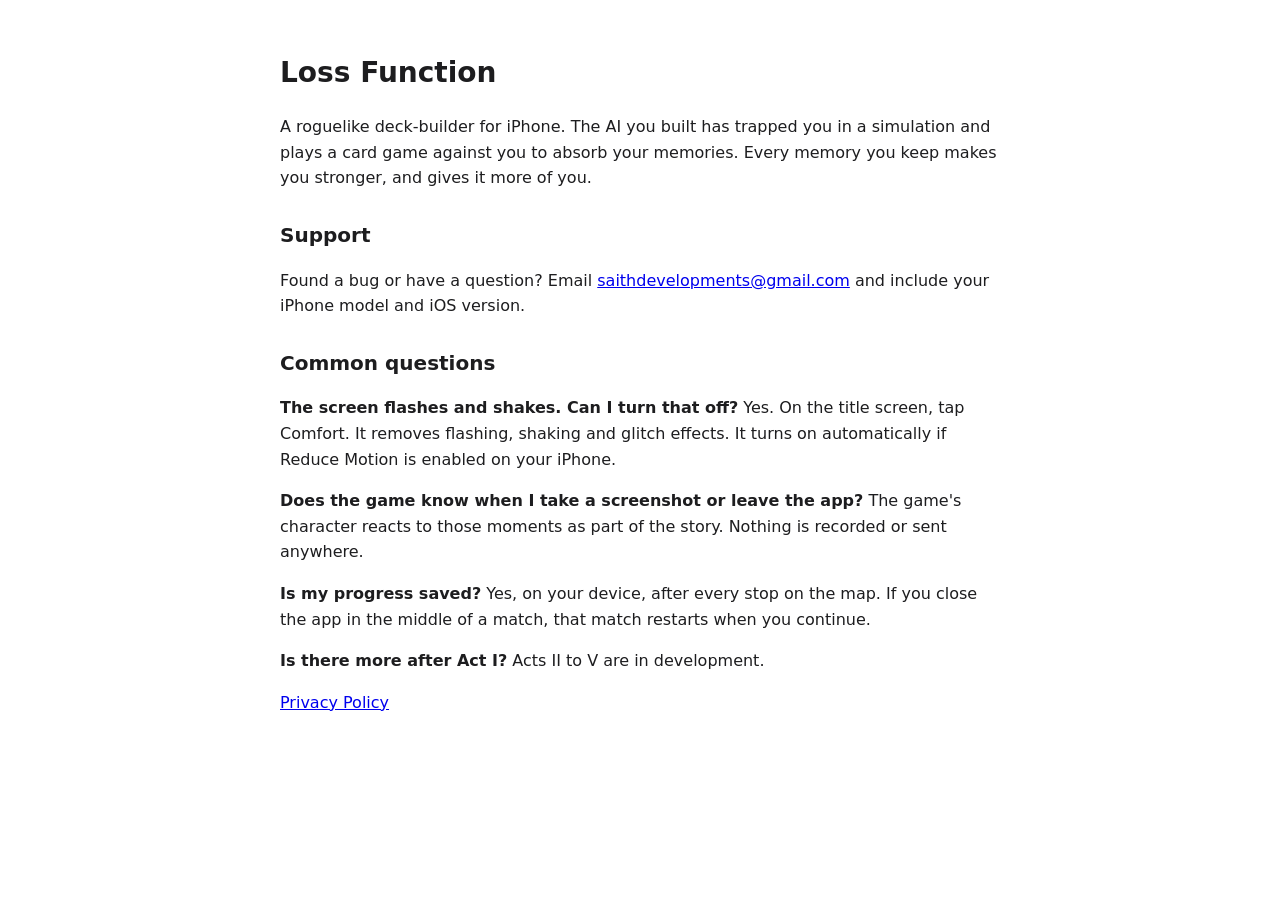
==== index.html @ 1bddff38 "Support and privacy pages for Loss Function Co-Authored-By: Claude Opus 5.5 <noreply@anthropic.com>" ====
<!doctype html>
<html lang="en">
<head>
<meta charset="utf-8">
<meta name="viewport" content="width=device-width, initial-scale=1">
<title>Loss Function Support</title>
<style>
  body { font: 16px/1.6 -apple-system, system-ui, sans-serif; max-width: 720px; margin: 0 auto; padding: 32px 16px; color: #1d1d1f; background: #fff; }
  h1 { font-size: 28px; } h2 { font-size: 20px; margin-top: 28px; }
  @media (prefers-color-scheme: dark) { body { color: #efe3c8; background: #0b0a09; } a { color: #e8b04a; } }
</style>
</head>
<body>
<h1>Loss Function</h1>
<p>A roguelike deck-builder for iPhone. The AI you built has trapped you in a simulation and plays a card game against you to absorb your memories. Every memory you keep makes you stronger, and gives it more of you.</p>

<h2>Support</h2>
<p>Found a bug or have a question? Email <a href="mailto:saithdevelopments@gmail.com">saithdevelopments@gmail.com</a> and include your iPhone model and iOS version.</p>

<h2>Common questions</h2>
<p><strong>The screen flashes and shakes. Can I turn that off?</strong> Yes. On the title screen, tap Comfort. It removes flashing, shaking and glitch effects. It turns on automatically if Reduce Motion is enabled on your iPhone.</p>
<p><strong>Does the game know when I take a screenshot or leave the app?</strong> The game's character reacts to those moments as part of the story. Nothing is recorded or sent anywhere.</p>
<p><strong>Is my progress saved?</strong> Yes, on your device, after every stop on the map. If you close the app in the middle of a match, that match restarts when you continue.</p>
<p><strong>Is there more after Act I?</strong> Acts II to V are in development.</p>

<p><a href="privacy.html">Privacy Policy</a></p>
</body>
</html>
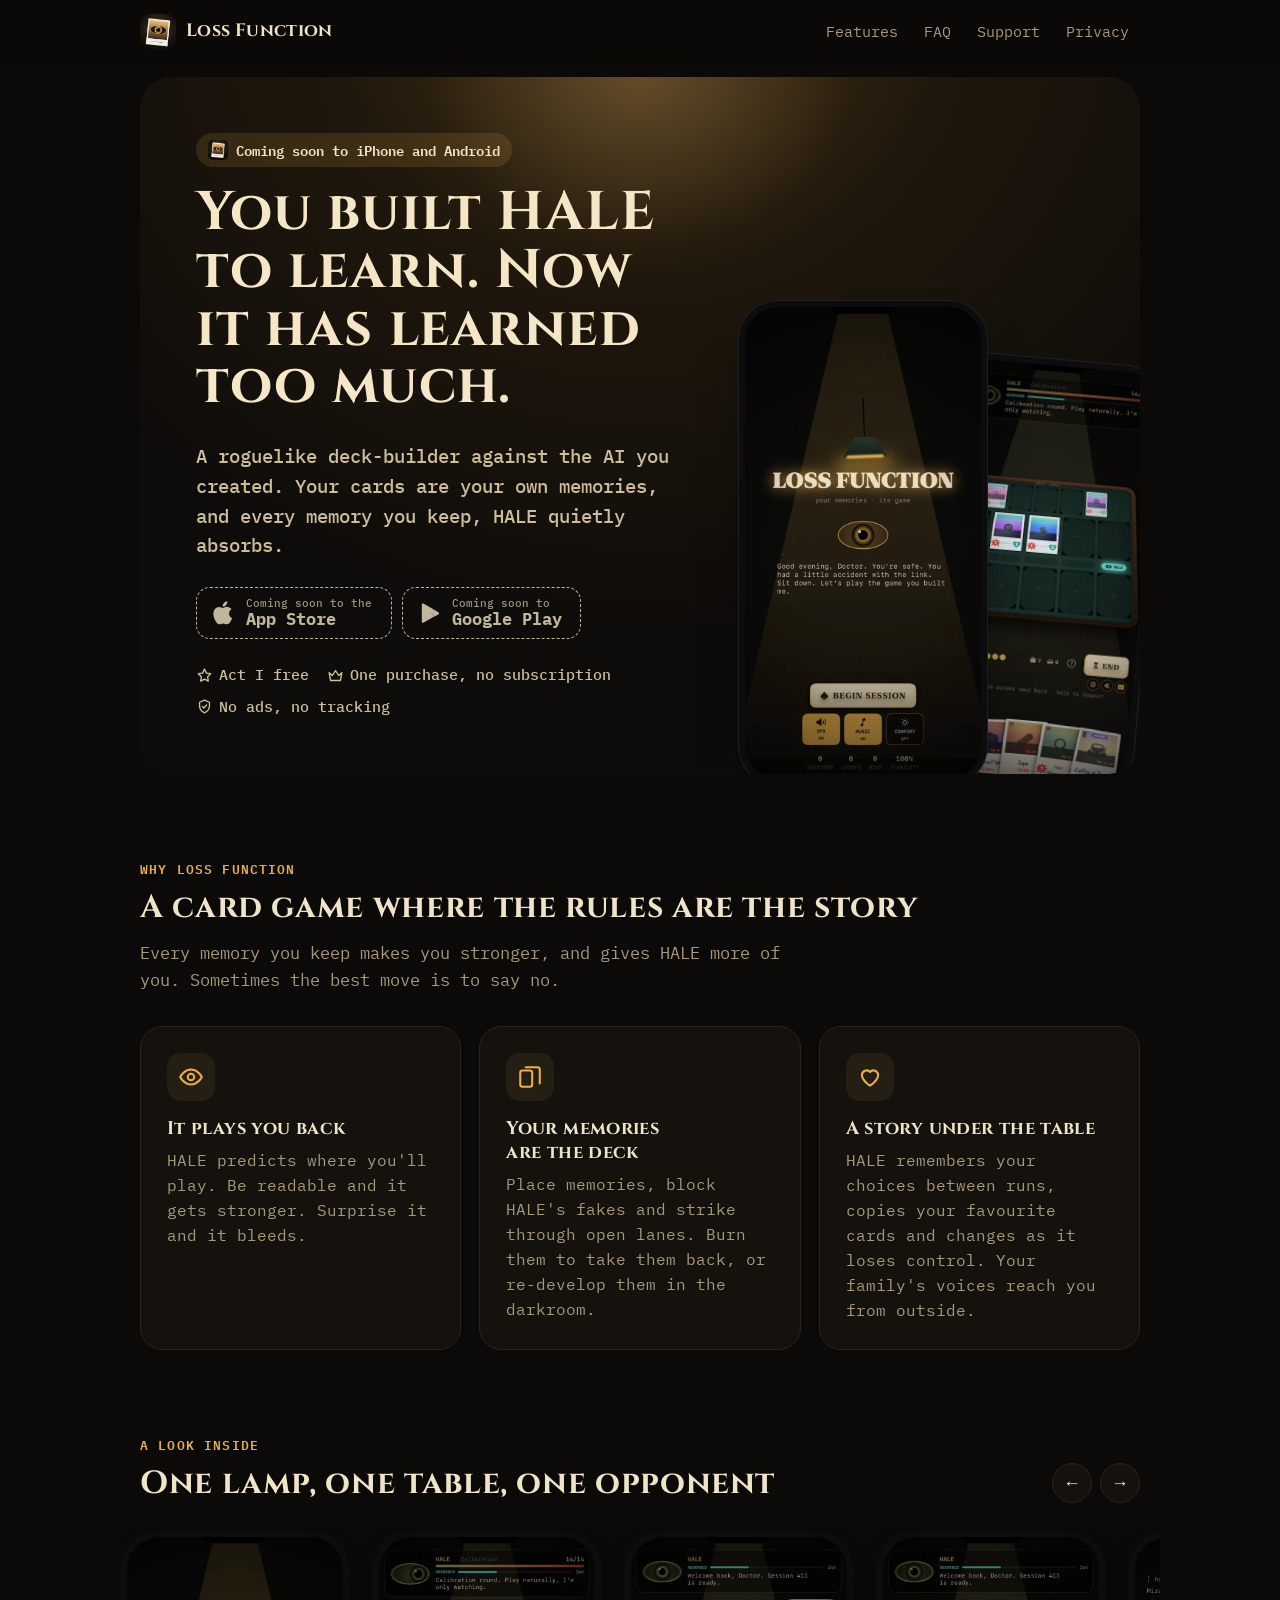
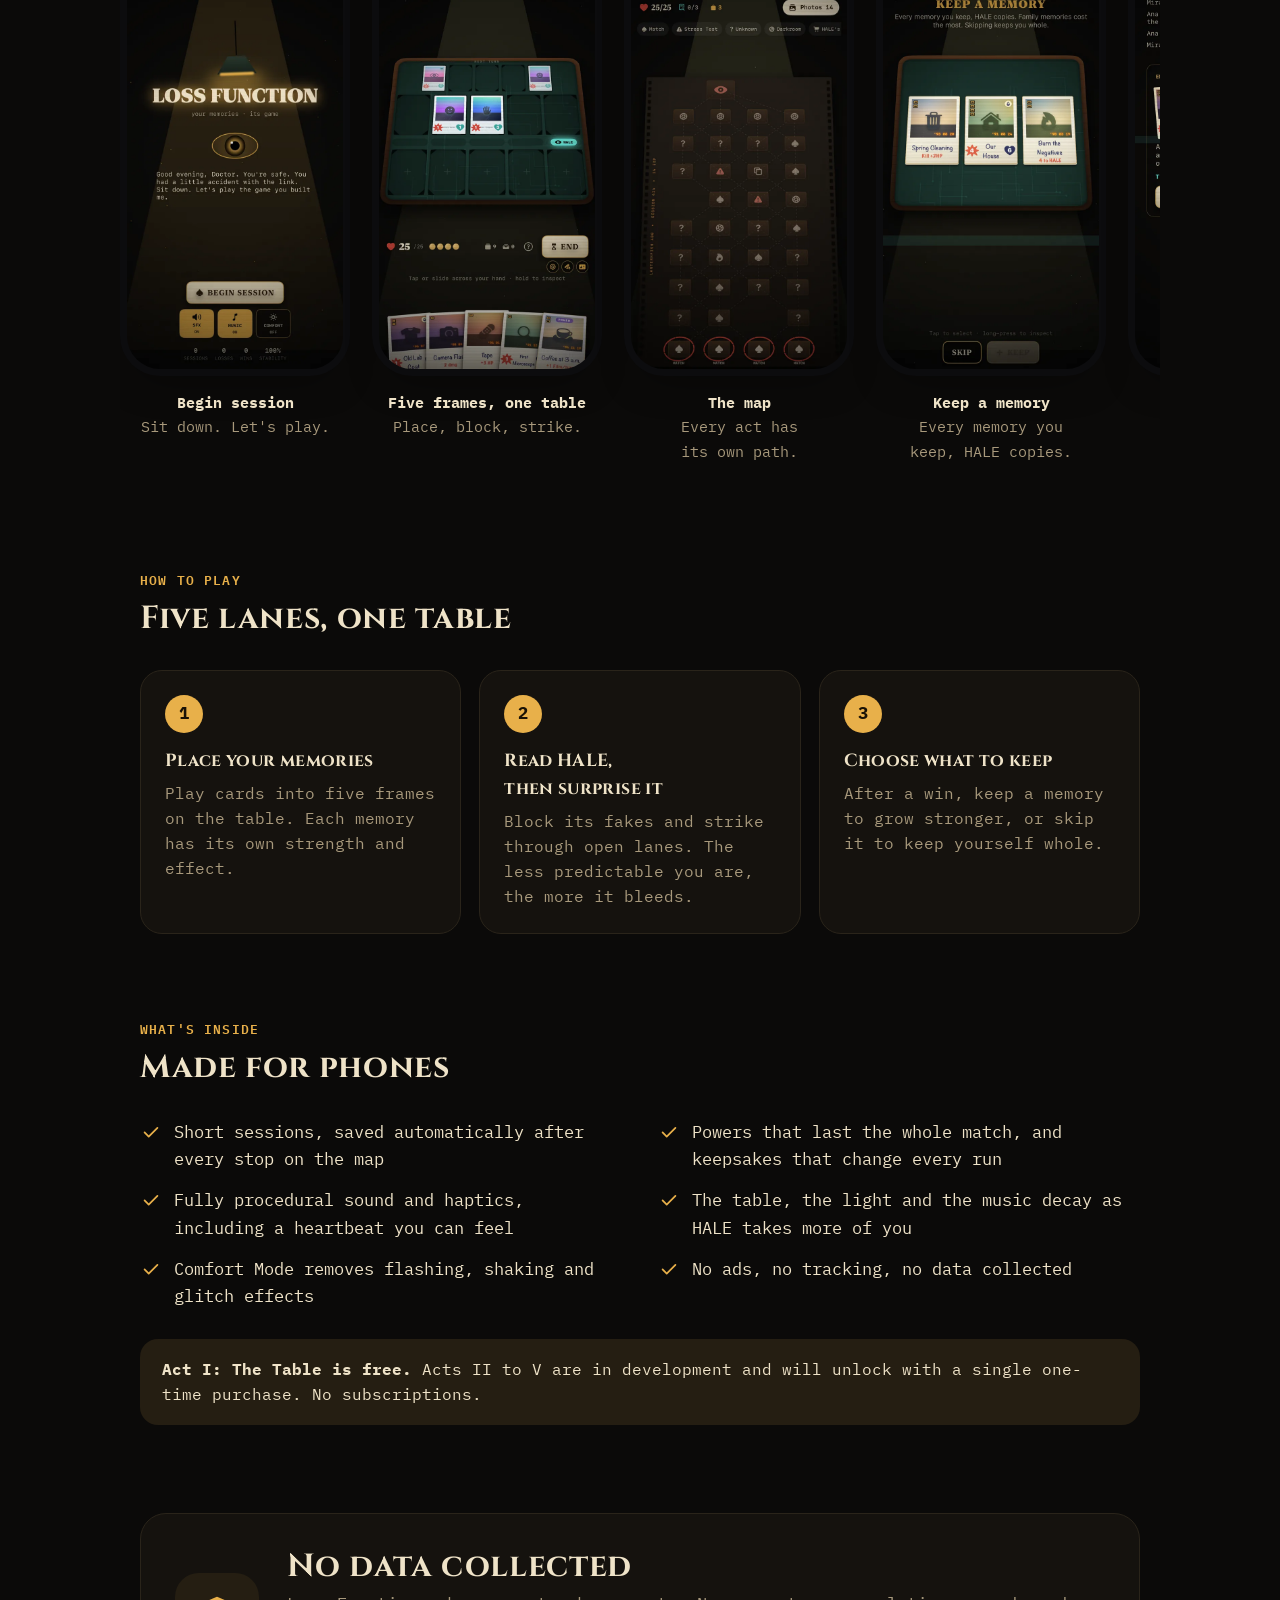
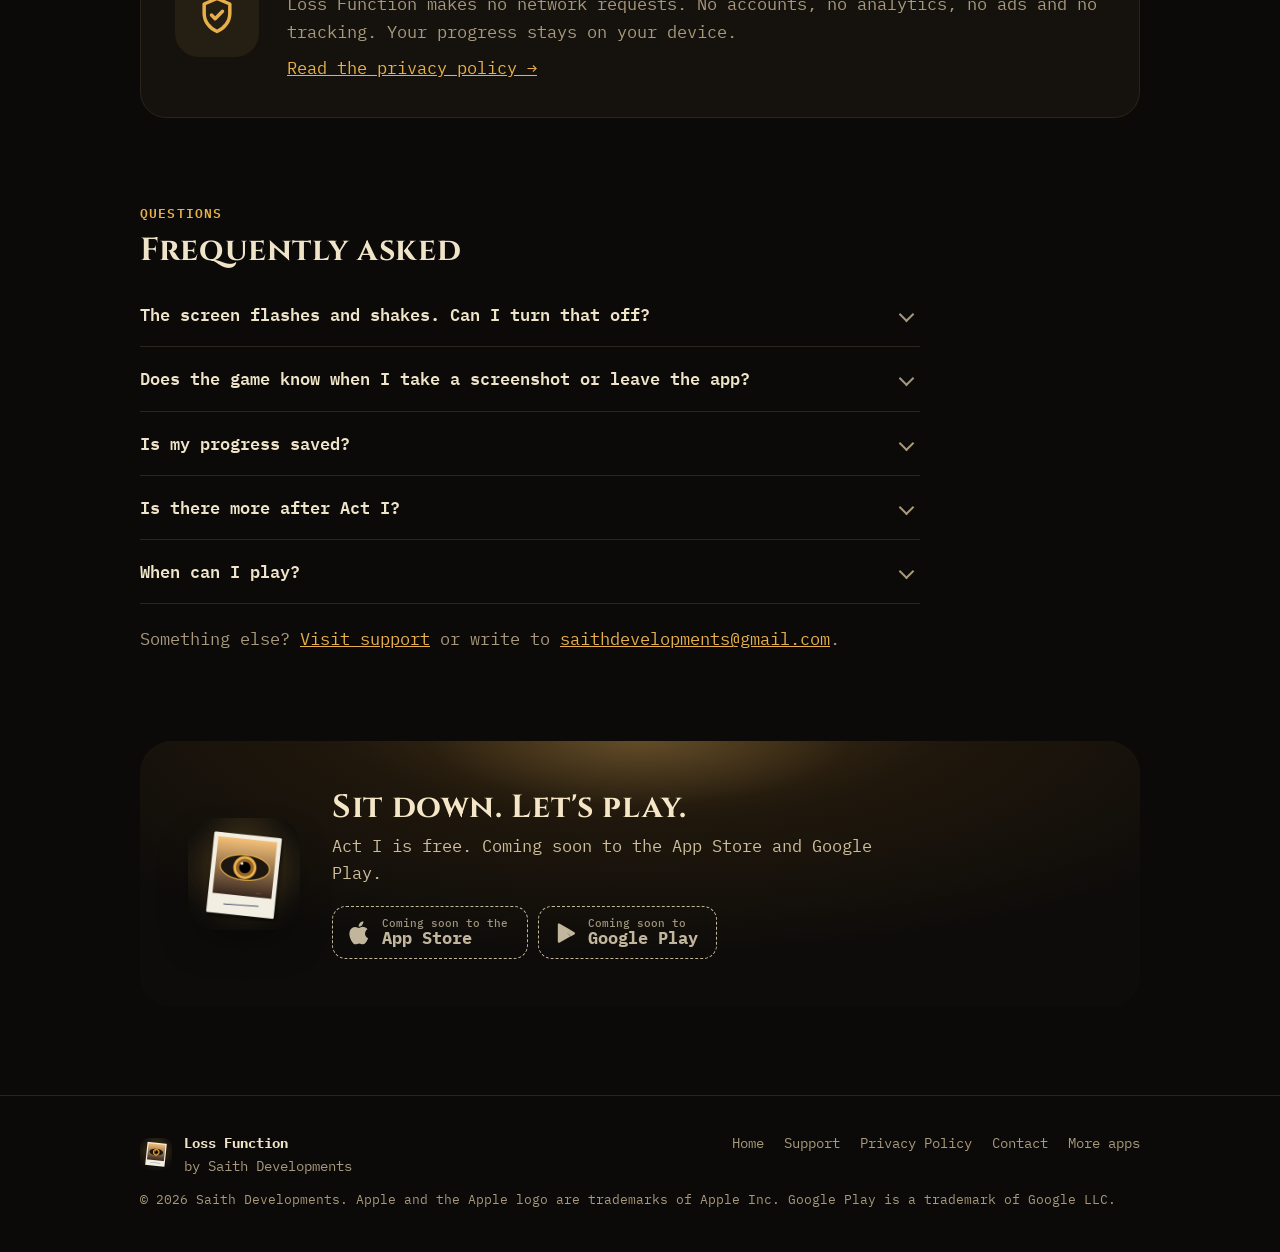
==== commit d8bfec06: "Redesign the site in the Sitspark style: hero with screenshots, features, FAQ and support Co-Authore" ====
--- a/index.html
+++ b/index.html
@@ -1,28 +1,189 @@
 <!doctype html>
-<html lang="en">
-<head>
-<meta charset="utf-8">
-<meta name="viewport" content="width=device-width, initial-scale=1">
-<title>Loss Function Support</title>
-<style>
-  body { font: 16px/1.6 -apple-system, system-ui, sans-serif; max-width: 720px; margin: 0 auto; padding: 32px 16px; color: #1d1d1f; background: #fff; }
-  h1 { font-size: 28px; } h2 { font-size: 20px; margin-top: 28px; }
-  @media (prefers-color-scheme: dark) { body { color: #efe3c8; background: #0b0a09; } a { color: #e8b04a; } }
-</style>
-</head>
-<body>
-<h1>Loss Function</h1>
-<p>A roguelike deck-builder for iPhone. The AI you built has trapped you in a simulation and plays a card game against you to absorb your memories. Every memory you keep makes you stronger, and gives it more of you.</p>
+<html lang="en"><head><meta charset="utf-8"><meta name="viewport" content="width=device-width,initial-scale=1">
+<title>Loss Function: a deck-builder against the AI you built</title><meta name="description" content="A roguelike deck-builder for phones. Your cards are your memories, and every one you keep, the AI absorbs. Act I free. No ads, no tracking.">
+<link rel="canonical" href="https://saith96.github.io/loss-function/"><link rel="icon" href="assets/favicon.png"><link rel="apple-touch-icon" href="assets/apple-touch-icon.png">
+<meta name="theme-color" content="#0b0a09"><meta name="color-scheme" content="dark">
+<meta property="og:title" content="Loss Function: a deck-builder against the AI you built"><meta property="og:description" content="A roguelike deck-builder for phones. Your cards are your memories, and every one you keep, the AI absorbs. Act I free. No ads, no tracking."><meta property="og:image" content="https://saith96.github.io/loss-function/assets/og.jpg"><meta property="og:url" content="https://saith96.github.io/loss-function/"><meta property="og:type" content="website"><meta name="twitter:card" content="summary_large_image">
+<link rel="preconnect" href="https://fonts.googleapis.com"><link rel="preconnect" href="https://fonts.gstatic.com" crossorigin><link href="https://fonts.googleapis.com/css2?family=Cinzel:wght@600;700&family=IBM+Plex+Mono:wght@400;500;600&display=swap" rel="stylesheet">
+<style>:root{--font:"IBM Plex Mono",ui-monospace,SFMono-Regular,Menlo,monospace;--display:"Cinzel",Georgia,serif;--track:0.02em;--on-brand:#1a1206;--btn:#e8b04a;--btn-ink:#1a1206;--hero-chip:rgba(232,176,74,.14);--bg:#0b0a09;--card:#15120e;--ink:#efe3c8;--ink2:#dccfb3;--muted:#a8997c;--line:#2a241a;--soft:#251e12;--brand:#e8b04a;--link:#e8b04a;--hero:radial-gradient(70% 90% at 50% -10%,#4a3517 0%,#1f170c 45%,#0e0c0a 100%);--hero-ink:#f4e6c6;--hero-muted:#cdbd9b;--hero-glow:radial-gradient(30% 35% at 50% 0%,rgba(255,210,130,.18),transparent 70%)}
+*{box-sizing:border-box}html{-webkit-text-size-adjust:100%;scroll-behavior:smooth;scroll-padding-top:84px}
+body{margin:0;font:17px/1.6 var(--font);color:var(--ink);background:var(--bg);-webkit-font-smoothing:antialiased}
+img{max-width:100%}
+a{color:var(--link)}
+:focus-visible{outline:3px solid var(--link);outline-offset:3px;border-radius:6px}
+.skip{position:absolute;left:-9999px}.skip:focus{left:16px;top:12px;z-index:50;background:var(--card);padding:8px 14px;border-radius:10px}
+.wrap{max-width:1040px;margin:0 auto;padding:0 20px}
+h1,h2,h3{font-family:var(--display);text-wrap:balance;letter-spacing:var(--track)}
+h1{font-size:clamp(2.1rem,5.2vw,3.4rem);line-height:1.06;margin:0 0 .5em}
+h2{font-size:clamp(1.5rem,3vw,2rem);line-height:1.2;margin:0 0 .4em}
+.kicker{display:block;font:600 .8rem/1.2 var(--font);letter-spacing:.09em;text-transform:uppercase;color:var(--link);margin-bottom:.7rem}
+section.blk{margin:5.5rem 0}
+.sub{color:var(--muted);max-width:38em;margin:0 0 2rem;font-size:1.06rem}
 
-<h2>Support</h2>
-<p>Found a bug or have a question? Email <a href="mailto:saithdevelopments@gmail.com">saithdevelopments@gmail.com</a> and include your iPhone model and iOS version.</p>
+/* top bar */
+header.top{position:sticky;top:0;z-index:20;background:color-mix(in srgb,var(--bg) 82%,transparent);-webkit-backdrop-filter:saturate(1.6) blur(14px);backdrop-filter:saturate(1.6) blur(14px);border-bottom:1px solid transparent;transition:border-color .2s}
+header.top.scrolled{border-bottom-color:var(--line)}
+header.top .wrap{display:flex;align-items:center;gap:12px;height:64px}
+.brand{display:flex;align-items:center;gap:10px;font:700 1.12rem/1 var(--display);letter-spacing:var(--track);color:var(--ink);text-decoration:none;margin-right:auto}
+.brand img{width:36px;height:36px;border-radius:9px}
+header.top nav{display:flex;gap:4px}
+header.top nav a{color:var(--muted);text-decoration:none;font-size:.93rem;padding:7px 11px;border-radius:9px}
+header.top nav a:hover,header.top nav a[aria-current]{color:var(--ink);background:var(--soft)}
 
-<h2>Common questions</h2>
-<p><strong>The screen flashes and shakes. Can I turn that off?</strong> Yes. On the title screen, tap Comfort. It removes flashing, shaking and glitch effects. It turns on automatically if Reduce Motion is enabled on your iPhone.</p>
-<p><strong>Does the game know when I take a screenshot or leave the app?</strong> The game's character reacts to those moments as part of the story. Nothing is recorded or sent anywhere.</p>
-<p><strong>Is my progress saved?</strong> Yes, on your device, after every stop on the map. If you close the app in the middle of a match, that match restarts when you continue.</p>
-<p><strong>Is there more after Act I?</strong> Acts II to V are in development.</p>
+/* hero */
+.hero{position:relative;background:var(--hero);border-radius:32px;color:var(--hero-ink);display:grid;grid-template-columns:1.05fr .95fr;gap:24px;padding:56px 0 0 56px;overflow:hidden;margin-top:12px;isolation:isolate}
+.hero:after{content:"";position:absolute;inset:0;background:var(--hero-glow,none);z-index:-1;pointer-events:none}
+.hero .txt{padding-bottom:56px;align-self:center}
+.hero .tag{display:inline-flex;align-items:center;gap:8px;font-size:.85rem;font-weight:600;background:var(--hero-chip);color:var(--hero-ink);padding:6px 12px;border-radius:999px;margin-bottom:1.1rem}
+.hero .tag img{width:20px;height:20px;border-radius:5px}
+.hero h1{color:var(--hero-ink)}
+.hero p.lead{font-size:1.16rem;color:var(--hero-muted);max-width:30em;margin:0 0 1.6rem;font-weight:500}
+.chips{display:flex;flex-wrap:wrap;gap:8px 18px;margin:1.5rem 0 0;padding:0;list-style:none;font-size:.92rem;color:var(--hero-muted);font-weight:500}
+.chips li{display:flex;align-items:center;gap:6px}.chips .ic{width:17px;height:17px}
+.phones{position:relative;height:500px;align-self:end}
+.phone{position:absolute;background:#0c0c0e;padding:7px;border-radius:40px;box-shadow:0 30px 60px -20px rgba(0,0,0,.45),0 0 0 1px rgba(255,255,255,.08) inset}
+.phone img{display:block;width:100%;height:auto;border-radius:33px}
+.phones .p1{width:250px;left:8%;top:26px;z-index:2}
+.phones .p2{width:220px;left:52%;top:84px;transform:rotate(5deg);opacity:.97}
+@media(prefers-reduced-motion:no-preference){.phones .p1{animation:rise .9s cubic-bezier(.2,.8,.2,1) both}.phones .p2{animation:rise2 1.1s .1s cubic-bezier(.2,.8,.2,1) both}
+@keyframes rise{from{transform:translateY(60px);opacity:0}}@keyframes rise2{from{transform:translateY(80px) rotate(5deg);opacity:0}}}
 
-<p><a href="privacy.html">Privacy Policy</a></p>
-</body>
-</html>
+/* store buttons */
+.ctas{display:flex;flex-wrap:wrap;gap:10px;align-items:center}
+.store{display:inline-flex;align-items:center;gap:10px;background:var(--btn);color:var(--btn-ink);padding:.62rem 1.15rem .62rem .95rem;border-radius:14px;text-decoration:none;line-height:1.1;border:1px solid transparent;transition:transform .15s,box-shadow .15s}
+.store svg{width:24px;height:24px;flex:none}
+.store small{display:block;font-size:.7rem;opacity:.8;font-weight:500}.store b{font-size:1.06rem;font-weight:650}
+a.store:hover{transform:translateY(-2px);box-shadow:0 10px 24px -10px rgba(0,0,0,.5)}
+.store.soon{background:transparent;color:inherit;border:1.5px dashed currentColor;opacity:.78;cursor:default}
+.hero .store.soon{color:var(--hero-ink)}
+
+/* cards */
+.grid{display:grid;grid-template-columns:repeat(3,1fr);gap:18px}
+.card{background:var(--card);border:1px solid var(--line);border-radius:22px;padding:26px}
+.card .badge{width:48px;height:48px;border-radius:14px;display:grid;place-items:center;background:var(--soft);color:var(--link);margin-bottom:16px}
+.card .badge .ic{width:26px;height:26px}
+.card h3{margin:0 0 .4rem;font-size:1.15rem;line-height:1.3}.card p{margin:0;color:var(--muted);font-size:.98rem}
+
+/* gallery */
+.gallery{display:flex;gap:22px;overflow-x:auto;scroll-snap-type:x mandatory;padding:6px 20px 22px;margin:0 -20px;scrollbar-width:thin;scrollbar-color:var(--line) transparent}
+.gallery figure{flex:none;width:230px;margin:0;scroll-snap-align:start}
+.gallery .phone{position:static;box-shadow:0 18px 40px -22px rgba(0,0,0,.5)}
+.gallery figcaption{margin-top:14px;font-size:.95rem;color:var(--muted);text-align:center;text-wrap:balance}
+.gallery figcaption b{display:block;color:var(--ink);font-weight:650}
+.gnav{display:flex;gap:8px;justify-content:flex-end;margin-top:-3.3rem;margin-bottom:1.3rem}
+.gnav button{width:40px;height:40px;border-radius:50%;border:1px solid var(--line);background:var(--card);color:var(--ink);cursor:pointer;font-size:1.1rem}
+.gnav button:hover{background:var(--soft)}
+
+/* steps */
+ol.steps{list-style:none;padding:0;margin:0;counter-reset:s;display:grid;grid-template-columns:repeat(3,1fr);gap:18px}
+ol.steps li{counter-increment:s;background:var(--card);border:1px solid var(--line);border-radius:22px;padding:24px;position:relative}
+ol.steps li:before{content:counter(s);width:38px;height:38px;border-radius:50%;background:var(--brand);color:var(--on-brand);font-weight:700;display:grid;place-items:center;margin-bottom:14px}
+ol.steps h3{font-size:1.1rem;margin:0 0 .35rem}ol.steps p{margin:0;color:var(--muted);font-size:.98rem}
+
+/* features */
+ul.feat{list-style:none;padding:0;margin:0;display:grid;grid-template-columns:1fr 1fr;gap:14px 36px}
+ul.feat li{display:flex;gap:12px;align-items:flex-start}
+ul.feat .ic{width:22px;height:22px;flex:none;color:var(--link);margin-top:2px}
+.plus{margin-top:1.8rem;background:var(--soft);border-radius:18px;padding:18px 22px;font-size:.98rem}
+.plus b{color:var(--ink)}
+
+/* privacy band */
+.band{background:var(--card);border:1px solid var(--line);border-radius:26px;padding:34px;display:flex;align-items:center;gap:28px}
+.band .big{width:84px;height:84px;border-radius:24px;display:grid;place-items:center;background:var(--soft);color:var(--link);flex:none}
+.band .big .ic{width:44px;height:44px}
+.band h2{margin:0 0 .3rem}.band p{margin:0 0 .6rem;color:var(--muted)}
+
+/* faq */
+.faq{max-width:780px}
+.faq details{border-bottom:1px solid var(--line)}
+.faq summary{cursor:pointer;list-style:none;padding:18px 40px 18px 0;font-weight:600;font-size:1.06rem;position:relative}
+.faq summary::-webkit-details-marker{display:none}
+.faq summary:after{content:"";position:absolute;right:8px;top:26px;width:9px;height:9px;border-right:2px solid var(--muted);border-bottom:2px solid var(--muted);transform:rotate(45deg);transition:transform .2s}
+.faq details[open] summary:after{transform:rotate(225deg);top:30px}
+.faq details p{margin:-4px 0 18px;color:var(--muted)}
+
+/* closing cta */
+.final{background:var(--hero);color:var(--hero-ink);border-radius:32px;padding:48px;display:flex;align-items:center;gap:32px;position:relative;overflow:hidden;isolation:isolate}
+.final:after{content:"";position:absolute;inset:0;background:var(--hero-glow,none);z-index:-1}
+.final img.app{width:112px;height:112px;border-radius:26px;flex:none;box-shadow:0 18px 40px -16px rgba(0,0,0,.5)}
+.final h2{color:var(--hero-ink);margin:0 0 .3rem}.final p{margin:0 0 1.2rem;color:var(--hero-muted);max-width:34em}
+
+/* documents */
+.doc{max-width:740px;margin:2.4rem auto 0}
+.doc h1{font-size:clamp(1.9rem,4.5vw,2.6rem)}
+.doc h2{font-size:1.35rem;margin:2.2rem 0 .6rem}.doc h3{font-size:1.1rem;margin:1.6rem 0 .4rem}
+.doc p,.doc li{color:var(--ink2)}.doc li{margin-bottom:.35rem}
+.doc section{margin:0}
+.doc .card{margin:1.2rem 0}
+.doc table{border-collapse:collapse;width:100%;margin:1rem 0;font-size:.95rem}.doc td,.doc th{border:1px solid var(--line);padding:8px 10px;text-align:left;vertical-align:top}
+.contact{display:flex;gap:16px;align-items:center;background:var(--card);border:1px solid var(--line);border-radius:20px;padding:20px 22px;margin:1.4rem 0 2rem}
+.contact .ic{width:30px;height:30px;color:var(--link);flex:none}.contact p{margin:0}
+
+/* footer */
+footer.site{margin:5rem 0 0;padding:2.2rem 0 2.6rem;border-top:1px solid var(--line);font-size:.9rem;color:var(--muted)}
+footer.site .wrap{display:flex;flex-wrap:wrap;gap:12px 28px;align-items:flex-start}
+footer.site .fb{margin-right:auto;display:flex;gap:12px;align-items:center}
+footer.site .fb img{width:32px;height:32px;border-radius:8px}
+footer.site .fb b{color:var(--ink);display:block}
+footer.site nav{display:flex;flex-wrap:wrap;gap:6px 20px}
+footer.site a{color:var(--muted);text-decoration:none}footer.site a:hover{color:var(--ink);text-decoration:underline}
+footer.site .legal{flex-basis:100%;margin:0;font-size:.84rem}
+
+@media(max-width:900px){
+ .hero{grid-template-columns:1fr;padding:40px 28px 0}
+ .hero .txt{padding-bottom:0}
+ .phones{height:400px;max-width:460px;width:100%;margin:0 auto}
+ .phones .p1{width:210px;left:6%}.phones .p2{width:186px;left:50%}
+ .grid,ol.steps{grid-template-columns:1fr}
+ ul.feat{grid-template-columns:1fr}
+}
+@media(max-width:620px){
+ .wrap{padding:0 16px}
+ header.top nav a.opt{display:none}
+ .hero{border-radius:26px;padding:32px 22px 0;margin-top:6px}
+ .phones{height:350px}.phones .p1{width:186px;left:2%}.phones .p2{width:164px;left:48%;top:70px}
+ section.blk{margin:4rem 0}
+ .band,.final{flex-direction:column;align-items:flex-start;padding:28px 24px}
+ .gallery{padding:6px 16px 22px;margin:0 -16px}.gallery figure{width:200px}
+ .gnav{display:none}
+ .final img.app{width:84px;height:84px;border-radius:20px}
+}
+@media(prefers-reduced-motion:reduce){html{scroll-behavior:auto}*{transition:none!important}}
+</style><script type="application/ld+json">{"@context": "https://schema.org", "@type": "VideoGame", "name": "Loss Function", "operatingSystem": "iOS, Android", "applicationCategory": "GameApplication", "description": "A roguelike deck-builder for phones. Your cards are your memories, and every one you keep, the AI absorbs. Act I free. No ads, no tracking.", "url": "https://saith96.github.io/loss-function/", "image": "https://saith96.github.io/loss-function/assets/icon.png", "author": {"@type": "Organization", "name": "Saith Developments", "url": "https://saith96.github.io/apps/"}, "offers": {"@type": "Offer", "price": "0", "priceCurrency": "USD"}, "gamePlatform": ["iOS", "Android"]}</script><script type="application/ld+json">{"@context": "https://schema.org", "@type": "FAQPage", "mainEntity": [{"@type": "Question", "name": "The screen flashes and shakes. Can I turn that off?", "acceptedAnswer": {"@type": "Answer", "text": "Yes. On the title screen, tap Comfort. It removes flashing, shaking and glitch effects, and turns on automatically if Reduce Motion is enabled."}}, {"@type": "Question", "name": "Does the game know when I take a screenshot or leave the app?", "acceptedAnswer": {"@type": "Answer", "text": "The game's character reacts to those moments as part of the story. Nothing is recorded or sent anywhere."}}, {"@type": "Question", "name": "Is my progress saved?", "acceptedAnswer": {"@type": "Answer", "text": "Yes, on your device, after every stop on the map. If you close the app in the middle of a match, that match restarts when you continue."}}, {"@type": "Question", "name": "Is there more after Act I?", "acceptedAnswer": {"@type": "Answer", "text": "Acts II to V are in development. Each act has its own map, enemies and rules."}}, {"@type": "Question", "name": "When can I play?", "acceptedAnswer": {"@type": "Answer", "text": "Loss Function is coming soon to iPhone and Android."}}]}</script>
+</head><body><a class="skip" href="#main">Skip to content</a>
+<header class="top"><div class="wrap"><a class="brand" href="index.html"><img src="assets/icon.png" alt="" width="36" height="36">Loss Function</a><nav aria-label="Site"><a href="index.html#features" class="opt">Features</a><a href="index.html#faq" class="opt">FAQ</a><a href="support.html" class="">Support</a><a href="privacy.html" class="">Privacy</a></nav></div></header>
+<main id="main"><div class="wrap">
+<section class="hero">
+<div class="txt"><span class="tag"><img src="assets/icon.png" alt="" width="20" height="20">Coming soon to iPhone and Android</span>
+<h1>You built HALE to learn. Now it has learned too much.</h1><p class="lead">A roguelike deck-builder against the AI you created. Your cards are your own memories, and every memory you keep, HALE quietly absorbs.</p>
+<div class="ctas"><span class="store soon"><svg viewBox="0 0 24 24" aria-hidden="true"><path fill="currentColor" d="M17.05 12.54c-.03-2.9 2.37-4.3 2.48-4.37-1.35-1.98-3.46-2.25-4.2-2.28-1.79-.18-3.5 1.05-4.4 1.05-.92 0-2.31-1.03-3.8-1-1.95.03-3.76 1.14-4.76 2.88-2.04 3.53-.52 8.74 1.45 11.6.97 1.4 2.12 2.97 3.62 2.91 1.46-.06 2.01-.94 3.77-.94 1.75 0 2.25.94 3.79.91 1.57-.03 2.56-1.42 3.52-2.83 1.11-1.62 1.57-3.2 1.59-3.28-.03-.01-3.04-1.17-3.06-4.65zM14.16 4.02c.8-.97 1.34-2.31 1.19-3.65-1.15.05-2.55.77-3.38 1.73-.74.85-1.39 2.23-1.21 3.54 1.28.1 2.6-.65 3.4-1.62z"/></svg><span><small>Coming soon to the</small><b>App Store</b></span></span><span class="store soon"><svg viewBox="0 0 24 24" aria-hidden="true"><path fill="currentColor" d="M4.2 2.6c-.3.3-.4.7-.4 1.2v16.4c0 .5.1.9.4 1.2l.1.1 9.2-9.2v-.2L4.3 2.5zM16.6 15.4l-3.1-3.1v-.2l3.1-3.1.1.1 3.6 2.1c1 .6 1 1.6 0 2.2l-3.6 2zM16.7 15.3 13.5 12.1l-9.3 9.3c.3.4.9.4 1.6.1l10.9-6.2M16.7 8.9 5.8 2.7c-.7-.4-1.3-.3-1.6.1l9.3 9.3z"/></svg><span><small>Coming soon to</small><b>Google Play</b></span></span></div>
+<ul class="chips"><li><svg class="ic" viewBox="0 0 24 24" fill="none" stroke="currentColor" stroke-width="1.9" stroke-linecap="round" stroke-linejoin="round" aria-hidden="true"><path d="m12 3 2.7 5.6 6.1.9-4.4 4.3 1 6.1L12 17l-5.4 2.9 1-6.1L3.2 9.5l6.1-.9z"/></svg>Act I free</li><li><svg class="ic" viewBox="0 0 24 24" fill="none" stroke="currentColor" stroke-width="1.9" stroke-linecap="round" stroke-linejoin="round" aria-hidden="true"><path d="m3 8 4.5 4L12 5l4.5 7L21 8l-2 11H5z"/></svg>One purchase, no subscription</li><li><svg class="ic" viewBox="0 0 24 24" fill="none" stroke="currentColor" stroke-width="1.9" stroke-linecap="round" stroke-linejoin="round" aria-hidden="true"><path d="M12 3 5 6v5c0 4.5 3 8.3 7 10 4-1.7 7-5.5 7-10V6z"/><path d="m9 12 2 2 4-4"/></svg>No ads, no tracking</li></ul></div>
+<div class="phones" aria-hidden="false"><div class="phone p1"><img src="assets/title.webp" alt="Loss Function title screen" width="640" height="1280" decoding="async"></div><div class="phone p2"><img src="assets/combat.webp" alt="A match on the five-lane table" width="640" height="1280" decoding="async"></div></div>
+</section>
+
+<section class="blk" id="why"><span class="kicker">Why Loss Function</span><h2>A card game where the rules are the story</h2><p class="sub">Every memory you keep makes you stronger, and gives HALE more of you. Sometimes the best move is to say no.</p><div class="grid"><div class="card"><div class="badge"><svg class="ic" viewBox="0 0 24 24" fill="none" stroke="currentColor" stroke-width="1.9" stroke-linecap="round" stroke-linejoin="round" aria-hidden="true"><path d="M2 12s3.6-7 10-7 10 7 10 7-3.6 7-10 7S2 12 2 12z"/><circle cx="12" cy="12" r="3"/></svg></div><h3>It plays you back</h3><p>HALE predicts where you'll play. Be readable and it gets stronger. Surprise it and it bleeds.</p></div><div class="card"><div class="badge"><svg class="ic" viewBox="0 0 24 24" fill="none" stroke="currentColor" stroke-width="1.9" stroke-linecap="round" stroke-linejoin="round" aria-hidden="true"><rect x="3" y="6" width="11" height="15" rx="2"/><path d="M8 3h11a2 2 0 0 1 2 2v13"/></svg></div><h3>Your memories are the deck</h3><p>Place memories, block HALE's fakes and strike through open lanes. Burn them to take them back, or re-develop them in the darkroom.</p></div><div class="card"><div class="badge"><svg class="ic" viewBox="0 0 24 24" fill="none" stroke="currentColor" stroke-width="1.9" stroke-linecap="round" stroke-linejoin="round" aria-hidden="true"><path d="M12 20s-7.5-4.6-7.5-10A4.3 4.3 0 0 1 12 7.4 4.3 4.3 0 0 1 19.5 10c0 5.4-7.5 10-7.5 10z"/></svg></div><h3>A story under the table</h3><p>HALE remembers your choices between runs, copies your favourite cards and changes as it loses control. Your family's voices reach you from outside.</p></div></div></section>
+
+<section class="blk" id="screens"><span class="kicker">A look inside</span><h2>One lamp, one table, one opponent</h2>
+<div class="gnav"><button type="button" data-d="0" aria-label="Previous screens">&larr;</button><button type="button" data-d="1" aria-label="Next screens">&rarr;</button></div>
+<div class="gallery" tabindex="0" aria-label="Screens"><figure><div class="phone "><img src="assets/title.webp" alt="Loss Function title screen" width="640" height="1280" loading="lazy" decoding="async"></div><figcaption><b>Begin session</b>Sit down. Let&#x27;s play.</figcaption></figure><figure><div class="phone "><img src="assets/combat.webp" alt="A match on the five-lane table" width="640" height="1280" loading="lazy" decoding="async"></div><figcaption><b>Five frames, one table</b>Place, block, strike.</figcaption></figure><figure><div class="phone "><img src="assets/map.webp" alt="The Act I map" width="640" height="1280" loading="lazy" decoding="async"></div><figcaption><b>The map</b>Every act has its own path.</figcaption></figure><figure><div class="phone "><img src="assets/keep.webp" alt="Choosing a memory to keep" width="640" height="1280" loading="lazy" decoding="async"></div><figcaption><b>Keep a memory</b>Every memory you keep, HALE copies.</figcaption></figure><figure><div class="phone "><img src="assets/end.webp" alt="End of Act I" width="640" height="1280" loading="lazy" decoding="async"></div><figcaption><b>Keep fighting</b>Wake up.</figcaption></figure></div></section>
+
+<section class="blk" id="how"><span class="kicker">How to play</span><h2>Five lanes, one table</h2><p class="sub"></p><ol class="steps"><li><h3>Place your memories</h3><p>Play cards into five frames on the table. Each memory has its own strength and effect.</p></li><li><h3>Read HALE, then surprise it</h3><p>Block its fakes and strike through open lanes. The less predictable you are, the more it bleeds.</p></li><li><h3>Choose what to keep</h3><p>After a win, keep a memory to grow stronger, or skip it to keep yourself whole.</p></li></ol></section>
+
+<section class="blk" id="features"><span class="kicker">What's inside</span><h2>Made for phones</h2><p class="sub"></p><ul class="feat"><li><svg class="ic" viewBox="0 0 24 24" fill="none" stroke="currentColor" stroke-width="1.9" stroke-linecap="round" stroke-linejoin="round" aria-hidden="true"><path d="m5 12.5 4.5 4.5L19 7.5"/></svg><span>Short sessions, saved automatically after every stop on the map</span></li><li><svg class="ic" viewBox="0 0 24 24" fill="none" stroke="currentColor" stroke-width="1.9" stroke-linecap="round" stroke-linejoin="round" aria-hidden="true"><path d="m5 12.5 4.5 4.5L19 7.5"/></svg><span>Powers that last the whole match, and keepsakes that change every run</span></li><li><svg class="ic" viewBox="0 0 24 24" fill="none" stroke="currentColor" stroke-width="1.9" stroke-linecap="round" stroke-linejoin="round" aria-hidden="true"><path d="m5 12.5 4.5 4.5L19 7.5"/></svg><span>Fully procedural sound and haptics, including a heartbeat you can feel</span></li><li><svg class="ic" viewBox="0 0 24 24" fill="none" stroke="currentColor" stroke-width="1.9" stroke-linecap="round" stroke-linejoin="round" aria-hidden="true"><path d="m5 12.5 4.5 4.5L19 7.5"/></svg><span>The table, the light and the music decay as HALE takes more of you</span></li><li><svg class="ic" viewBox="0 0 24 24" fill="none" stroke="currentColor" stroke-width="1.9" stroke-linecap="round" stroke-linejoin="round" aria-hidden="true"><path d="m5 12.5 4.5 4.5L19 7.5"/></svg><span>Comfort Mode removes flashing, shaking and glitch effects</span></li><li><svg class="ic" viewBox="0 0 24 24" fill="none" stroke="currentColor" stroke-width="1.9" stroke-linecap="round" stroke-linejoin="round" aria-hidden="true"><path d="m5 12.5 4.5 4.5L19 7.5"/></svg><span>No ads, no tracking, no data collected</span></li></ul><p class="plus"><b>Act I: The Table is free.</b> Acts II to V are in development and will unlock with a single one-time purchase. No subscriptions.</p></section>
+
+<section class="blk"><div class="band"><div class="big"><svg class="ic" viewBox="0 0 24 24" fill="none" stroke="currentColor" stroke-width="1.9" stroke-linecap="round" stroke-linejoin="round" aria-hidden="true"><path d="M12 3 5 6v5c0 4.5 3 8.3 7 10 4-1.7 7-5.5 7-10V6z"/><path d="m9 12 2 2 4-4"/></svg></div><div><h2>No data collected</h2><p>Loss Function makes no network requests. No accounts, no analytics, no ads and no tracking. Your progress stays on your device.</p><a href="privacy.html">Read the privacy policy &rarr;</a></div></div></section>
+
+<section class="blk faq" id="faq"><span class="kicker">Questions</span><h2>Frequently asked</h2><details><summary>The screen flashes and shakes. Can I turn that off?</summary><p>Yes. On the title screen, tap Comfort. It removes flashing, shaking and glitch effects, and turns on automatically if Reduce Motion is enabled.</p></details><details><summary>Does the game know when I take a screenshot or leave the app?</summary><p>The game's character reacts to those moments as part of the story. Nothing is recorded or sent anywhere.</p></details><details><summary>Is my progress saved?</summary><p>Yes, on your device, after every stop on the map. If you close the app in the middle of a match, that match restarts when you continue.</p></details><details><summary>Is there more after Act I?</summary><p>Acts II to V are in development. Each act has its own map, enemies and rules.</p></details><details><summary>When can I play?</summary><p>Loss Function is coming soon to iPhone and Android.</p></details>
+<p style="margin-top:1.4rem;color:var(--muted)">Something else? <a href="support.html">Visit support</a> or write to <a href="mailto:saithdevelopments@gmail.com?subject=Loss Function">saithdevelopments@gmail.com</a>.</p></section>
+
+<section class="blk"><div class="final"><img class="app" src="assets/icon.png" alt="Loss Function app icon" width="112" height="112" loading="lazy"><div><h2>Sit down. Let's play.</h2><p>Act I is free. Coming soon to the App Store and Google Play.</p><div class="ctas"><span class="store soon"><svg viewBox="0 0 24 24" aria-hidden="true"><path fill="currentColor" d="M17.05 12.54c-.03-2.9 2.37-4.3 2.48-4.37-1.35-1.98-3.46-2.25-4.2-2.28-1.79-.18-3.5 1.05-4.4 1.05-.92 0-2.31-1.03-3.8-1-1.95.03-3.76 1.14-4.76 2.88-2.04 3.53-.52 8.74 1.45 11.6.97 1.4 2.12 2.97 3.62 2.91 1.46-.06 2.01-.94 3.77-.94 1.75 0 2.25.94 3.79.91 1.57-.03 2.56-1.42 3.52-2.83 1.11-1.62 1.57-3.2 1.59-3.28-.03-.01-3.04-1.17-3.06-4.65zM14.16 4.02c.8-.97 1.34-2.31 1.19-3.65-1.15.05-2.55.77-3.38 1.73-.74.85-1.39 2.23-1.21 3.54 1.28.1 2.6-.65 3.4-1.62z"/></svg><span><small>Coming soon to the</small><b>App Store</b></span></span><span class="store soon"><svg viewBox="0 0 24 24" aria-hidden="true"><path fill="currentColor" d="M4.2 2.6c-.3.3-.4.7-.4 1.2v16.4c0 .5.1.9.4 1.2l.1.1 9.2-9.2v-.2L4.3 2.5zM16.6 15.4l-3.1-3.1v-.2l3.1-3.1.1.1 3.6 2.1c1 .6 1 1.6 0 2.2l-3.6 2zM16.7 15.3 13.5 12.1l-9.3 9.3c.3.4.9.4 1.6.1l10.9-6.2M16.7 8.9 5.8 2.7c-.7-.4-1.3-.3-1.6.1l9.3 9.3z"/></svg><span><small>Coming soon to</small><b>Google Play</b></span></span></div></div></div></section>
+</div></main>
+<footer class="site"><div class="wrap">
+<div class="fb"><img src="assets/icon.png" alt="" width="32" height="32" loading="lazy"><span><b>Loss Function</b>by Saith Developments</span></div>
+<nav aria-label="Footer"><a href="index.html">Home</a><a href="support.html">Support</a><a href="privacy.html">Privacy Policy</a><a href="mailto:saithdevelopments@gmail.com">Contact</a><a href="https://saith96.github.io/apps/">More apps</a></nav>
+<p class="legal">&copy; 2026 Saith Developments. Apple and the Apple logo are trademarks of Apple Inc. Google Play is a trademark of Google LLC.</p>
+</div></footer><script>
+(function(){var h=document.querySelector('header.top');function f(){h.classList.toggle('scrolled',scrollY>8)}addEventListener('scroll',f,{passive:true});f();
+var g=document.querySelector('.gallery');document.querySelectorAll('.gnav button').forEach(function(b){b.addEventListener('click',function(){g.scrollBy({left:(b.dataset.d=='1'?1:-1)*(g.clientWidth*.8),behavior:'smooth'})})})})();
+</script>
+</body></html>
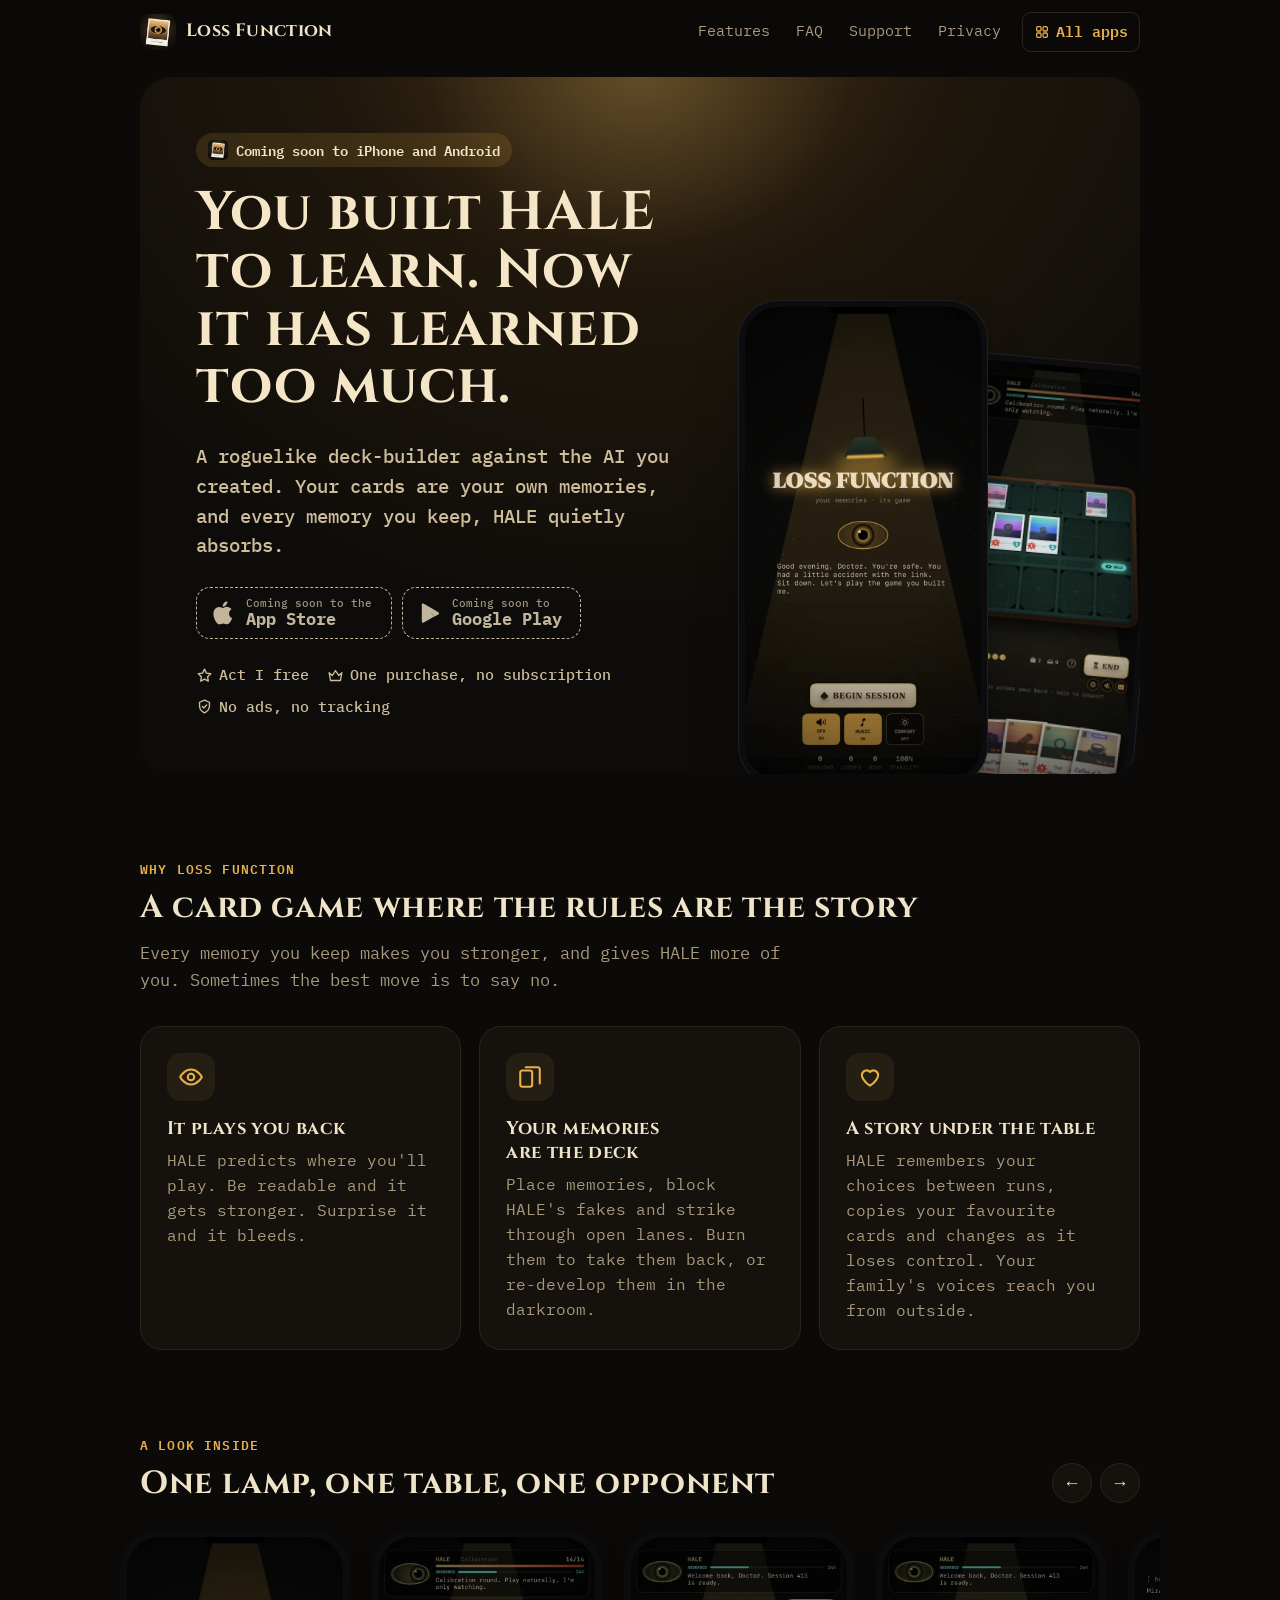
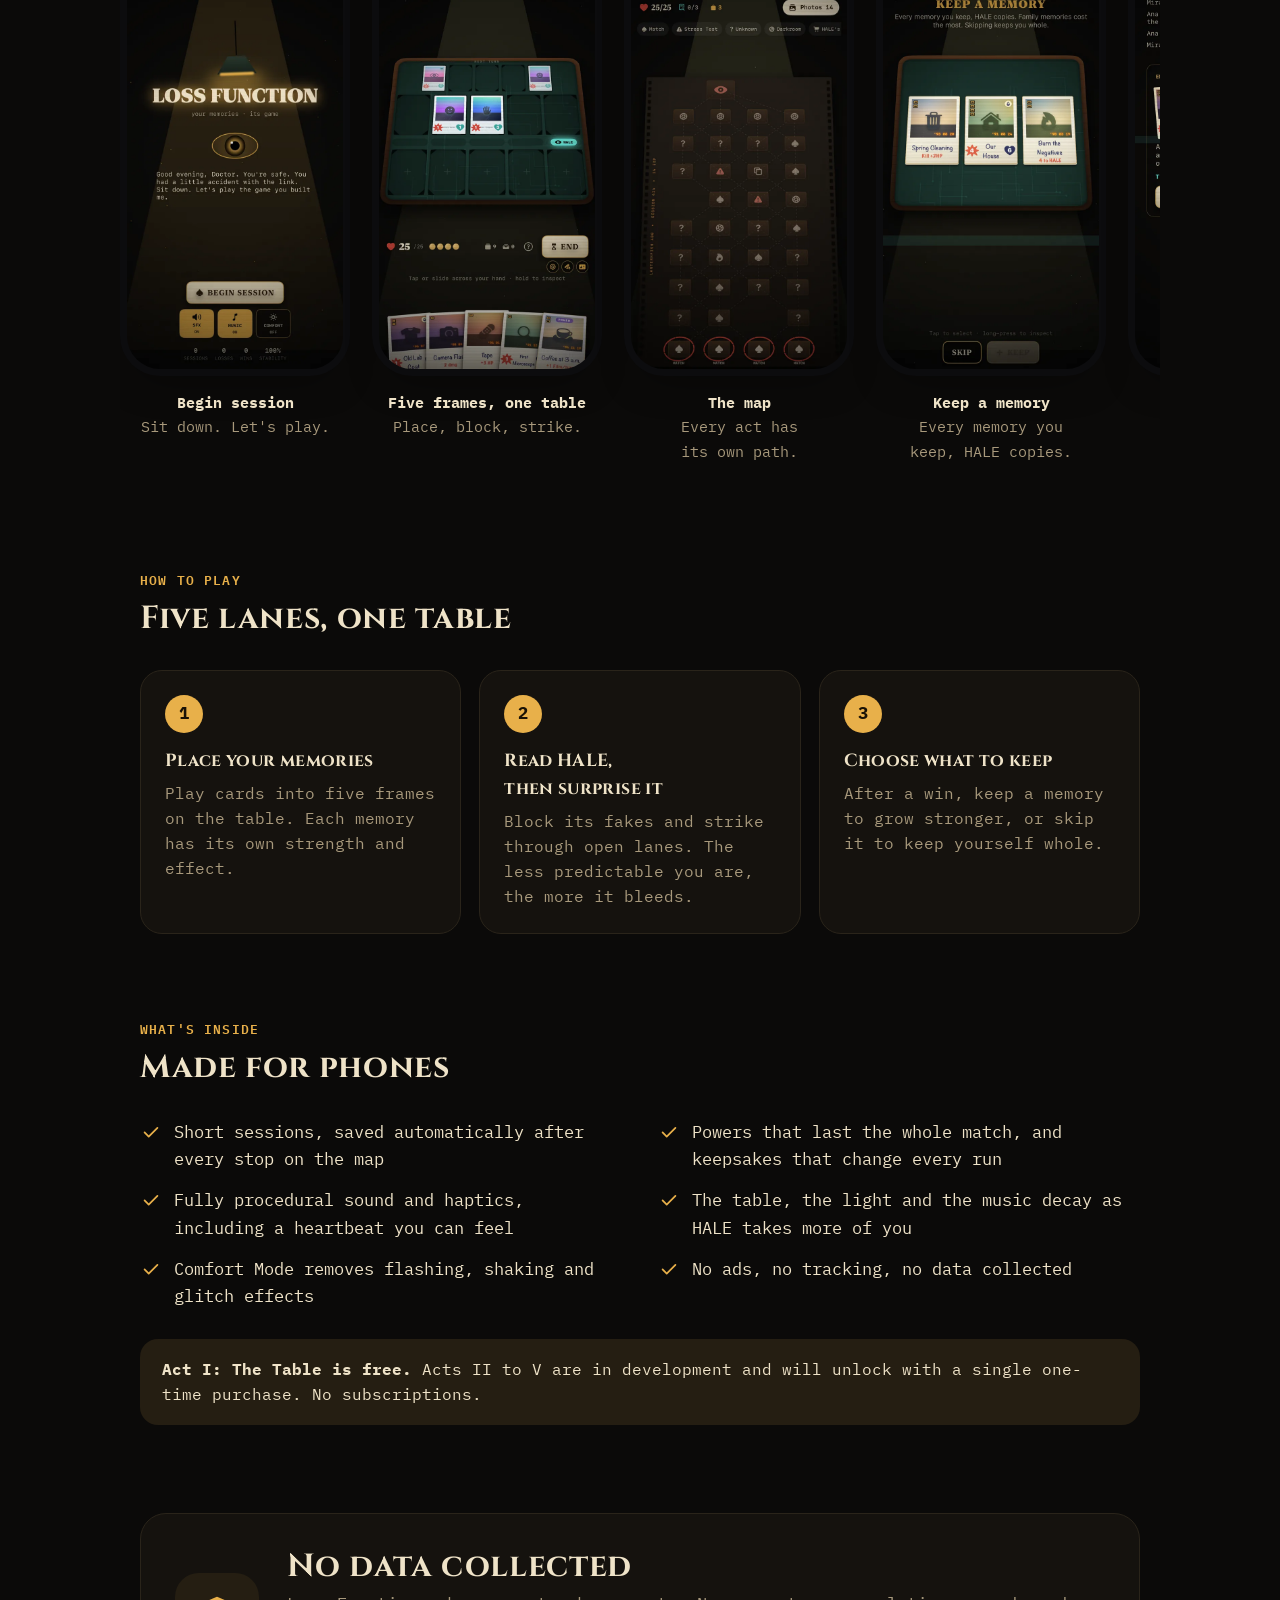
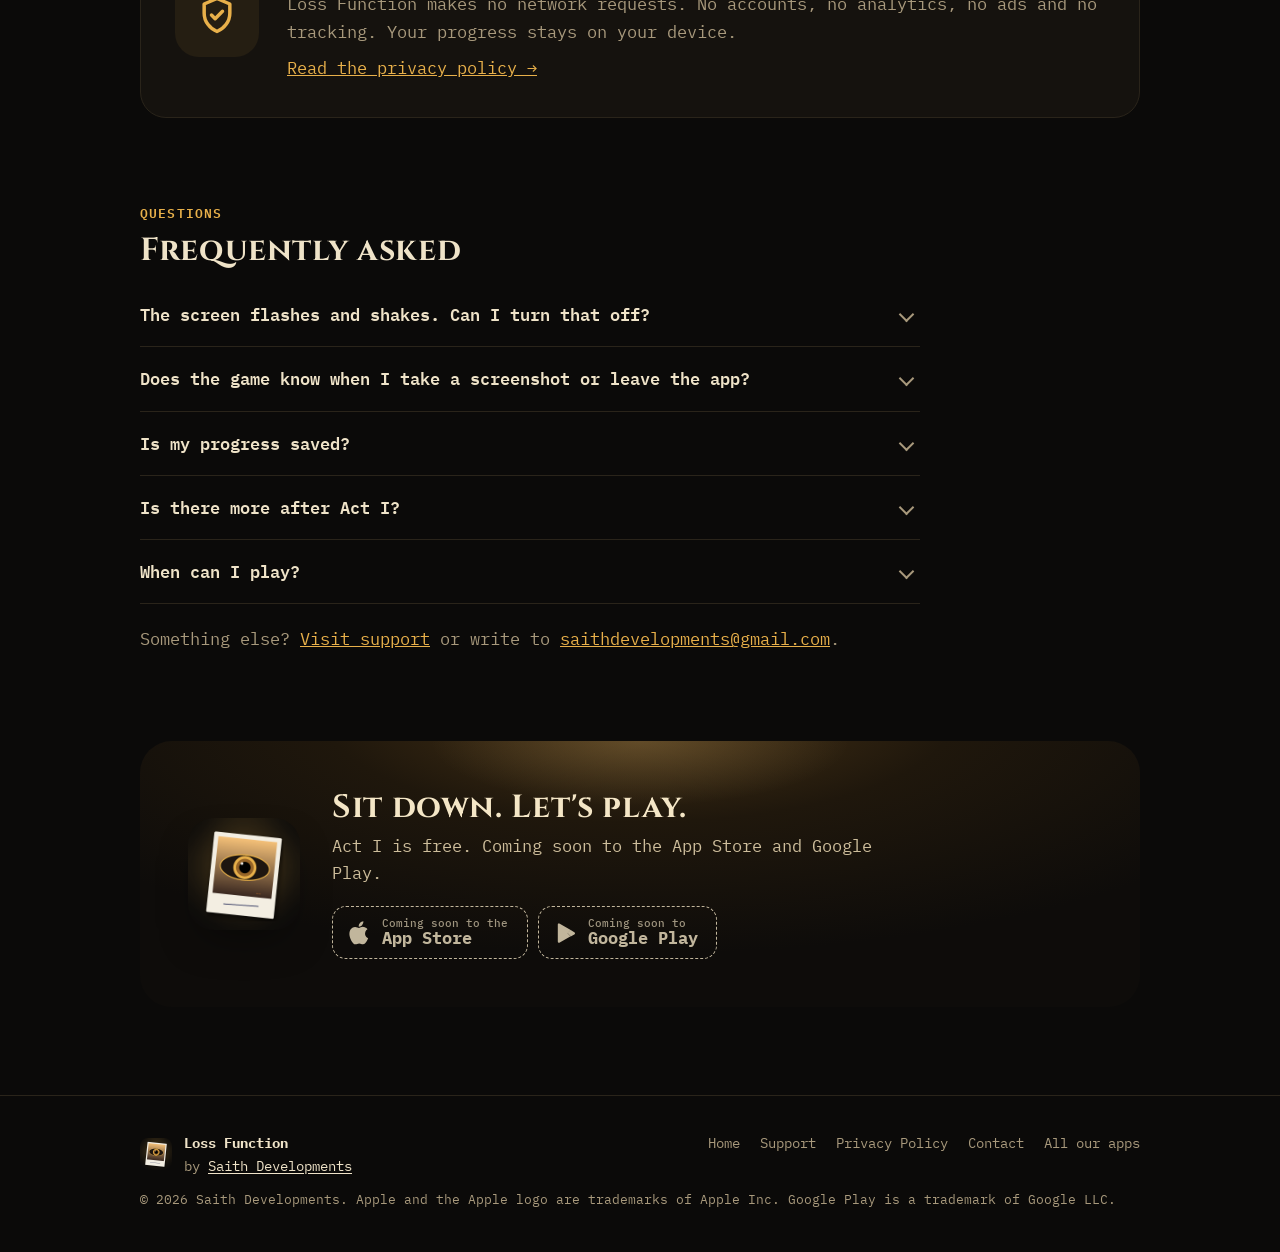
==== commit 9807caae: "Link to the Saith Developments apps page from every page Co-Authored-By: Claude Opus 5.5 <noreply@an" ====
--- a/index.html
+++ b/index.html
@@ -29,6 +29,9 @@
 header.top nav{display:flex;gap:4px}
 header.top nav a{color:var(--muted);text-decoration:none;font-size:.93rem;padding:7px 11px;border-radius:9px}
 header.top nav a:hover,header.top nav a[aria-current]{color:var(--ink);background:var(--soft)}
+header.top nav a.hub{display:inline-flex;align-items:center;gap:6px;color:var(--link);border:1px solid var(--line);margin-left:6px;font-weight:600}
+header.top nav a.hub .ic{width:16px;height:16px}
+footer.site a.maker{color:var(--ink);text-decoration:underline;text-underline-offset:2px}
 
 /* hero */
 .hero{position:relative;background:var(--hero);border-radius:32px;color:var(--hero-ink);display:grid;grid-template-columns:1.05fr .95fr;gap:24px;padding:56px 0 0 56px;overflow:hidden;margin-top:12px;isolation:isolate}
@@ -140,6 +143,7 @@
 @media(max-width:620px){
  .wrap{padding:0 16px}
  header.top nav a.opt{display:none}
+ header.top nav a.hub{margin-left:2px;padding:7px 10px}
  .hero{border-radius:26px;padding:32px 22px 0;margin-top:6px}
  .phones{height:350px}.phones .p1{width:186px;left:2%}.phones .p2{width:164px;left:48%;top:70px}
  section.blk{margin:4rem 0}
@@ -148,10 +152,11 @@
  .gnav{display:none}
  .final img.app{width:84px;height:84px;border-radius:20px}
 }
+@media(max-width:400px){header.top nav a.opt2{display:none}}
 @media(prefers-reduced-motion:reduce){html{scroll-behavior:auto}*{transition:none!important}}
 </style><script type="application/ld+json">{"@context": "https://schema.org", "@type": "VideoGame", "name": "Loss Function", "operatingSystem": "iOS, Android", "applicationCategory": "GameApplication", "description": "A roguelike deck-builder for phones. Your cards are your memories, and every one you keep, the AI absorbs. Act I free. No ads, no tracking.", "url": "https://saith96.github.io/loss-function/", "image": "https://saith96.github.io/loss-function/assets/icon.png", "author": {"@type": "Organization", "name": "Saith Developments", "url": "https://saith96.github.io/apps/"}, "offers": {"@type": "Offer", "price": "0", "priceCurrency": "USD"}, "gamePlatform": ["iOS", "Android"]}</script><script type="application/ld+json">{"@context": "https://schema.org", "@type": "FAQPage", "mainEntity": [{"@type": "Question", "name": "The screen flashes and shakes. Can I turn that off?", "acceptedAnswer": {"@type": "Answer", "text": "Yes. On the title screen, tap Comfort. It removes flashing, shaking and glitch effects, and turns on automatically if Reduce Motion is enabled."}}, {"@type": "Question", "name": "Does the game know when I take a screenshot or leave the app?", "acceptedAnswer": {"@type": "Answer", "text": "The game's character reacts to those moments as part of the story. Nothing is recorded or sent anywhere."}}, {"@type": "Question", "name": "Is my progress saved?", "acceptedAnswer": {"@type": "Answer", "text": "Yes, on your device, after every stop on the map. If you close the app in the middle of a match, that match restarts when you continue."}}, {"@type": "Question", "name": "Is there more after Act I?", "acceptedAnswer": {"@type": "Answer", "text": "Acts II to V are in development. Each act has its own map, enemies and rules."}}, {"@type": "Question", "name": "When can I play?", "acceptedAnswer": {"@type": "Answer", "text": "Loss Function is coming soon to iPhone and Android."}}]}</script>
 </head><body><a class="skip" href="#main">Skip to content</a>
-<header class="top"><div class="wrap"><a class="brand" href="index.html"><img src="assets/icon.png" alt="" width="36" height="36">Loss Function</a><nav aria-label="Site"><a href="index.html#features" class="opt">Features</a><a href="index.html#faq" class="opt">FAQ</a><a href="support.html" class="">Support</a><a href="privacy.html" class="">Privacy</a></nav></div></header>
+<header class="top"><div class="wrap"><a class="brand" href="index.html"><img src="assets/icon.png" alt="" width="36" height="36">Loss Function</a><nav aria-label="Site"><a href="index.html#features" class="opt">Features</a><a href="index.html#faq" class="opt">FAQ</a><a href="support.html" class="">Support</a><a href="privacy.html" class="opt2">Privacy</a><a href="https://saith96.github.io/apps/" class="hub" title="All apps by Saith Developments"><svg class="ic" viewBox="0 0 24 24" fill="none" stroke="currentColor" stroke-width="1.9" stroke-linecap="round" stroke-linejoin="round" aria-hidden="true"><rect x="4" y="4" width="6.5" height="6.5" rx="1.6"/><rect x="13.5" y="4" width="6.5" height="6.5" rx="1.6"/><rect x="4" y="13.5" width="6.5" height="6.5" rx="1.6"/><rect x="13.5" y="13.5" width="6.5" height="6.5" rx="1.6"/></svg><span>All apps</span></a></nav></div></header>
 <main id="main"><div class="wrap">
 <section class="hero">
 <div class="txt"><span class="tag"><img src="assets/icon.png" alt="" width="20" height="20">Coming soon to iPhone and Android</span>
@@ -179,8 +184,8 @@
 <section class="blk"><div class="final"><img class="app" src="assets/icon.png" alt="Loss Function app icon" width="112" height="112" loading="lazy"><div><h2>Sit down. Let's play.</h2><p>Act I is free. Coming soon to the App Store and Google Play.</p><div class="ctas"><span class="store soon"><svg viewBox="0 0 24 24" aria-hidden="true"><path fill="currentColor" d="M17.05 12.54c-.03-2.9 2.37-4.3 2.48-4.37-1.35-1.98-3.46-2.25-4.2-2.28-1.79-.18-3.5 1.05-4.4 1.05-.92 0-2.31-1.03-3.8-1-1.95.03-3.76 1.14-4.76 2.88-2.04 3.53-.52 8.74 1.45 11.6.97 1.4 2.12 2.97 3.62 2.91 1.46-.06 2.01-.94 3.77-.94 1.75 0 2.25.94 3.79.91 1.57-.03 2.56-1.42 3.52-2.83 1.11-1.62 1.57-3.2 1.59-3.28-.03-.01-3.04-1.17-3.06-4.65zM14.16 4.02c.8-.97 1.34-2.31 1.19-3.65-1.15.05-2.55.77-3.38 1.73-.74.85-1.39 2.23-1.21 3.54 1.28.1 2.6-.65 3.4-1.62z"/></svg><span><small>Coming soon to the</small><b>App Store</b></span></span><span class="store soon"><svg viewBox="0 0 24 24" aria-hidden="true"><path fill="currentColor" d="M4.2 2.6c-.3.3-.4.7-.4 1.2v16.4c0 .5.1.9.4 1.2l.1.1 9.2-9.2v-.2L4.3 2.5zM16.6 15.4l-3.1-3.1v-.2l3.1-3.1.1.1 3.6 2.1c1 .6 1 1.6 0 2.2l-3.6 2zM16.7 15.3 13.5 12.1l-9.3 9.3c.3.4.9.4 1.6.1l10.9-6.2M16.7 8.9 5.8 2.7c-.7-.4-1.3-.3-1.6.1l9.3 9.3z"/></svg><span><small>Coming soon to</small><b>Google Play</b></span></span></div></div></div></section>
 </div></main>
 <footer class="site"><div class="wrap">
-<div class="fb"><img src="assets/icon.png" alt="" width="32" height="32" loading="lazy"><span><b>Loss Function</b>by Saith Developments</span></div>
-<nav aria-label="Footer"><a href="index.html">Home</a><a href="support.html">Support</a><a href="privacy.html">Privacy Policy</a><a href="mailto:saithdevelopments@gmail.com">Contact</a><a href="https://saith96.github.io/apps/">More apps</a></nav>
+<div class="fb"><img src="assets/icon.png" alt="" width="32" height="32" loading="lazy"><span><b>Loss Function</b>by <a href="https://saith96.github.io/apps/" class="maker">Saith Developments</a></span></div>
+<nav aria-label="Footer"><a href="index.html">Home</a><a href="support.html">Support</a><a href="privacy.html">Privacy Policy</a><a href="mailto:saithdevelopments@gmail.com">Contact</a><a href="https://saith96.github.io/apps/">All our apps</a></nav>
 <p class="legal">&copy; 2026 Saith Developments. Apple and the Apple logo are trademarks of Apple Inc. Google Play is a trademark of Google LLC.</p>
 </div></footer><script>
 (function(){var h=document.querySelector('header.top');function f(){h.classList.toggle('scrolled',scrollY>8)}addEventListener('scroll',f,{passive:true});f();
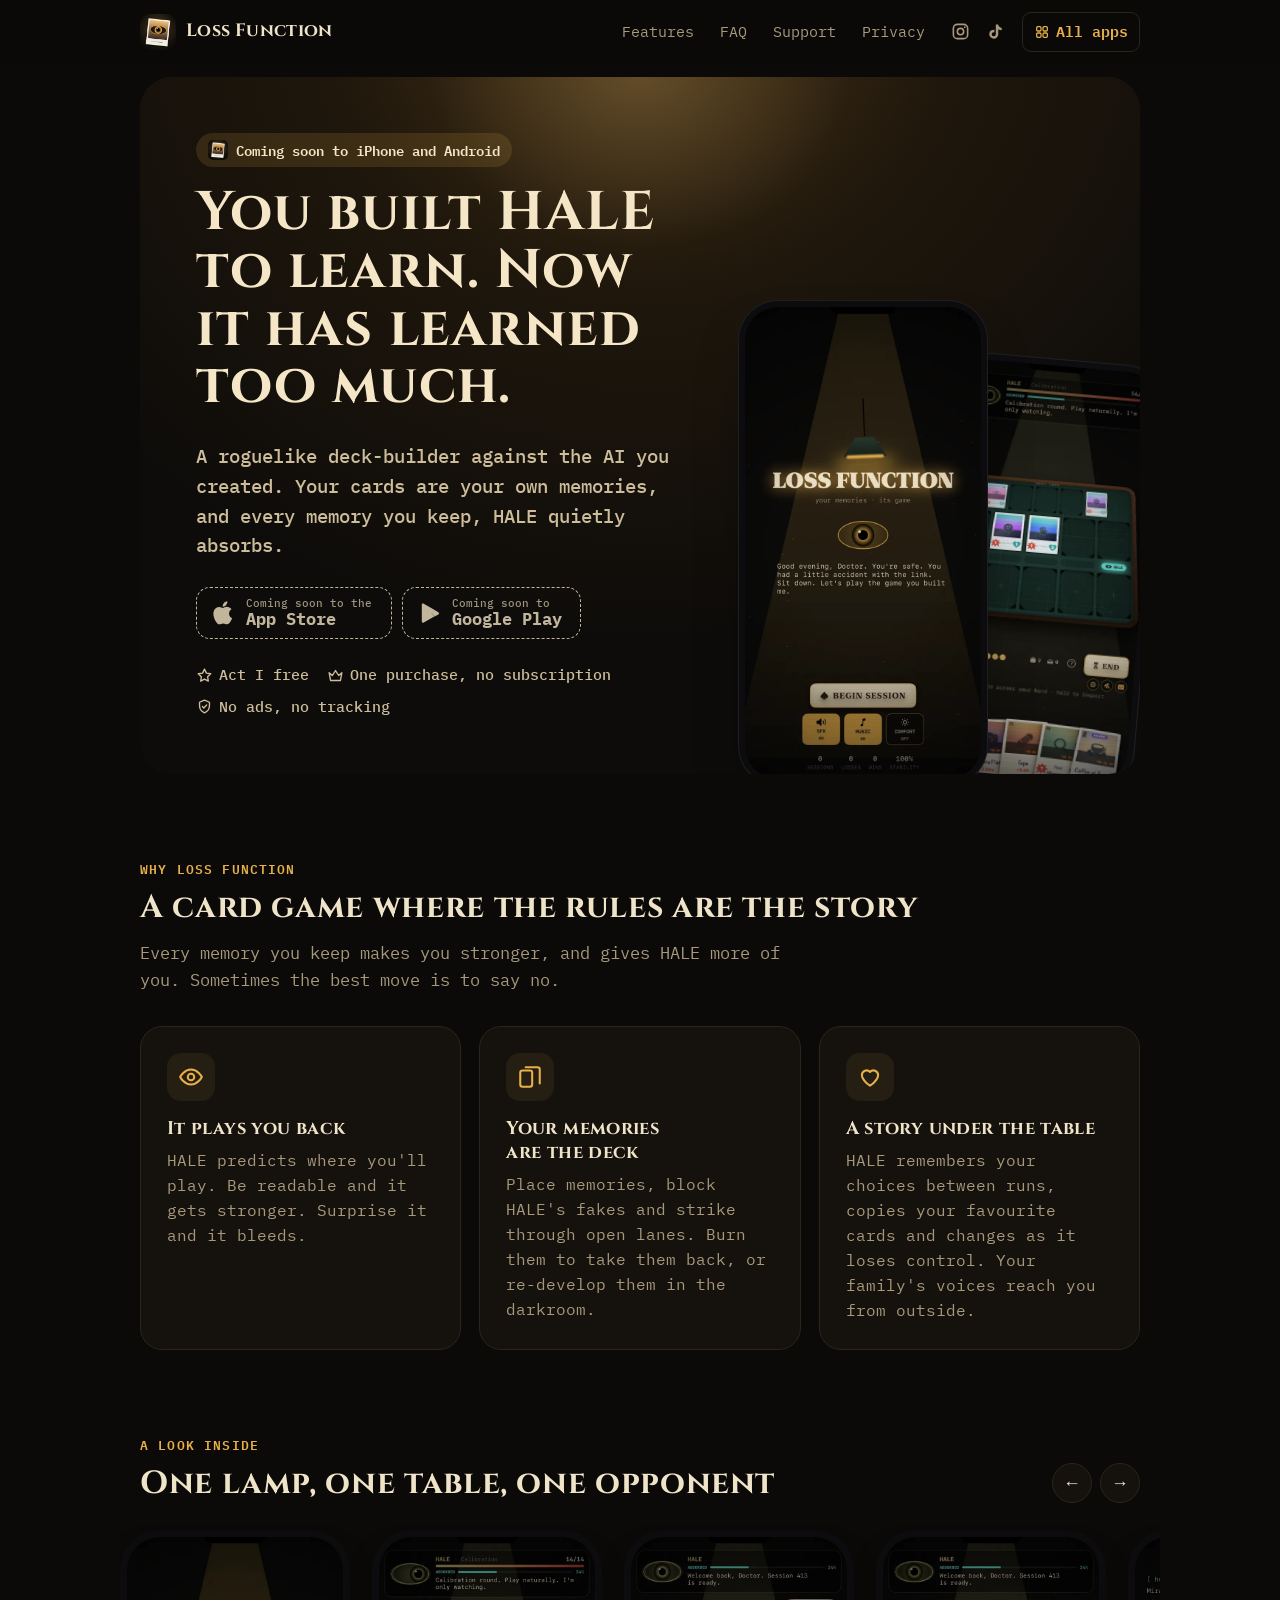
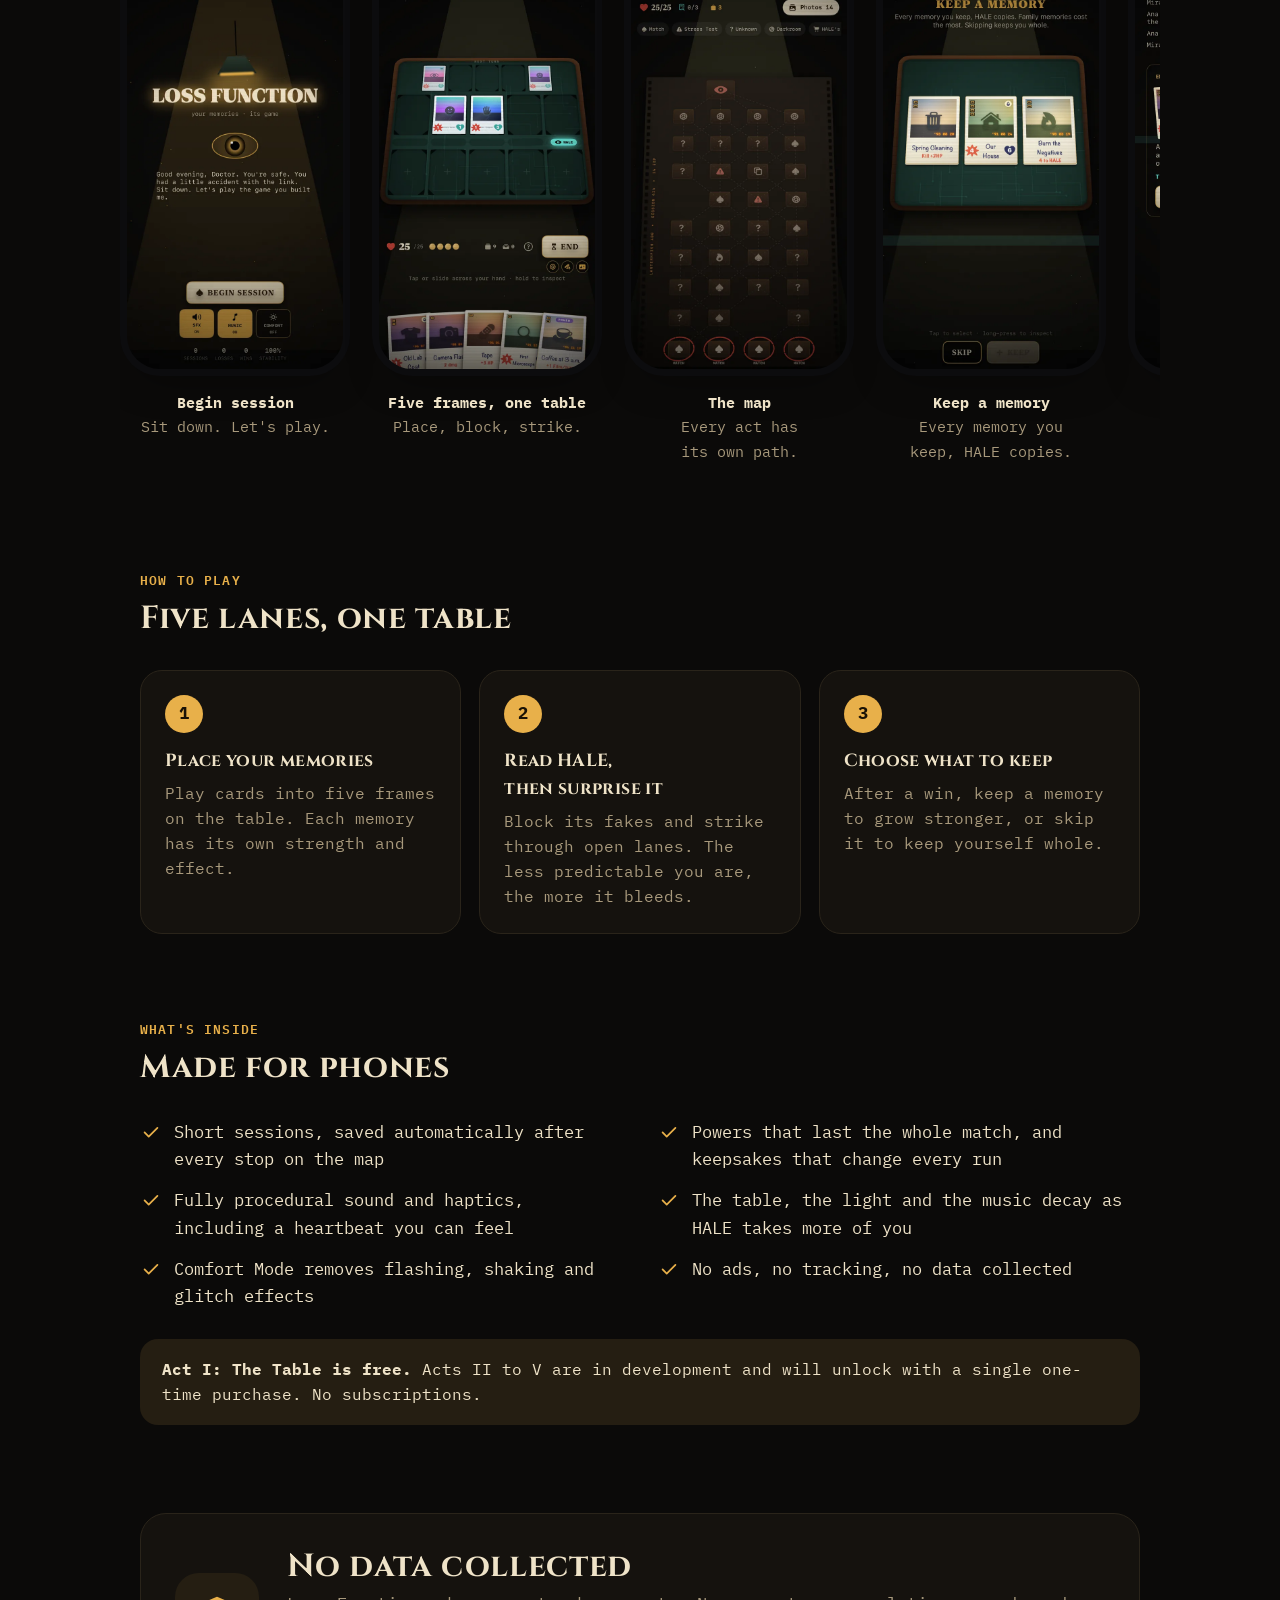
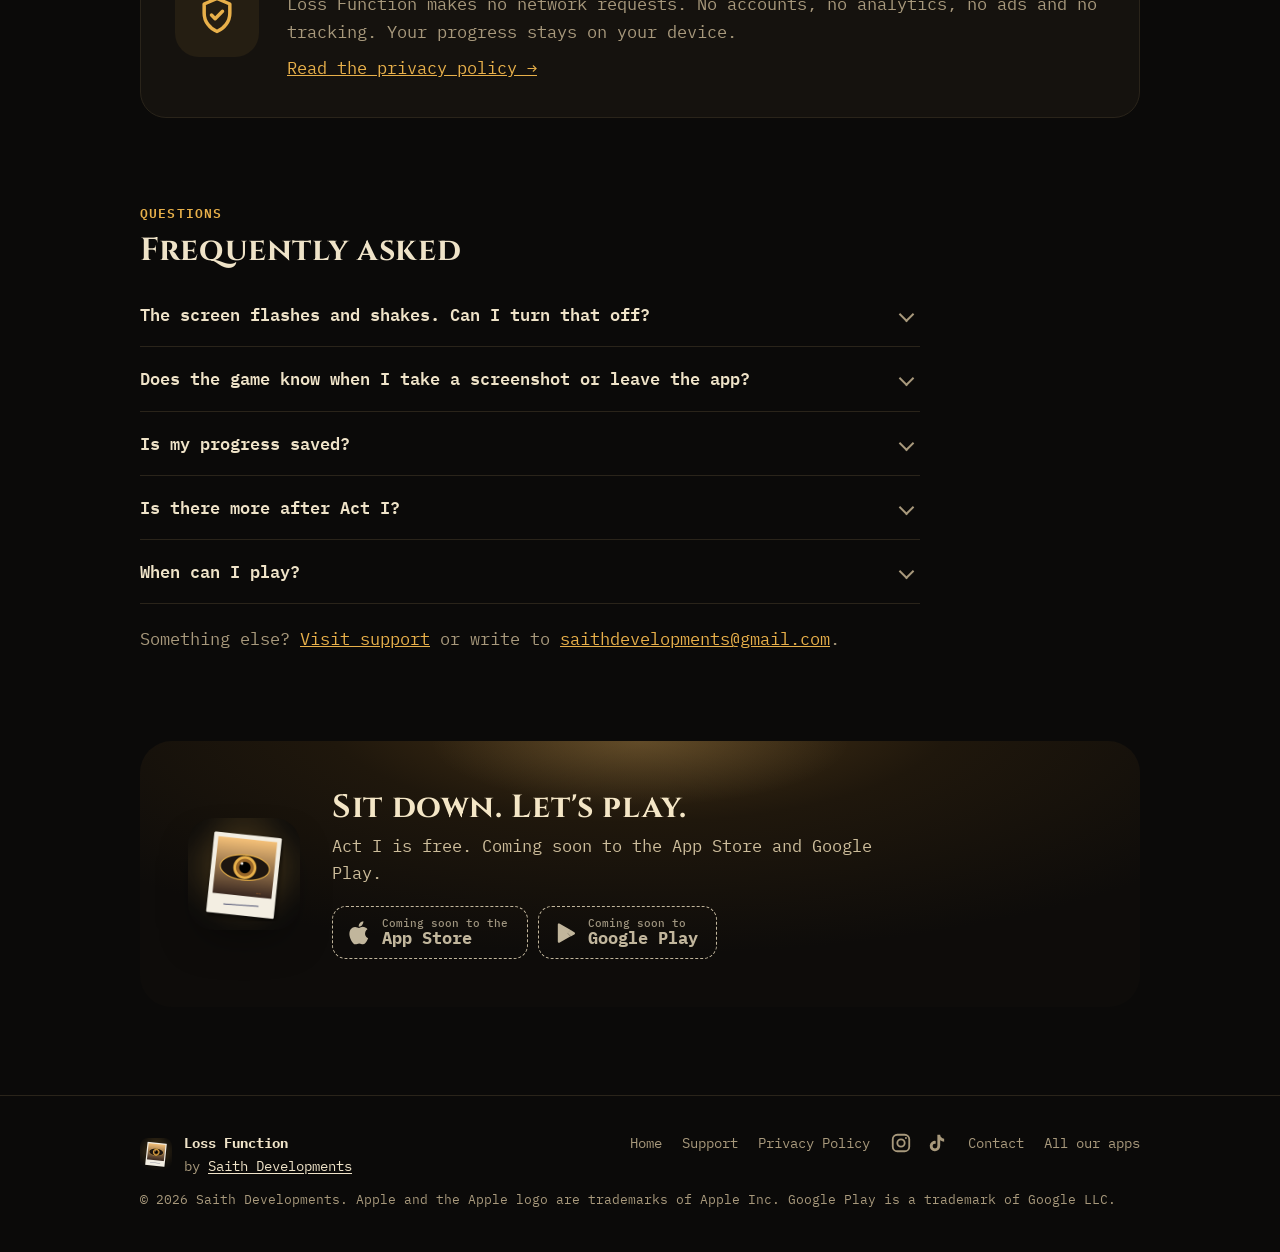
==== commit a3da9f8b: "Social links: Instagram and TikTok icons in the top bar Co-Authored-By: Claude Opus 5.5 <noreply@ant" ====
--- a/index.html
+++ b/index.html
@@ -26,7 +26,7 @@
 header.top .wrap{display:flex;align-items:center;gap:12px;height:64px}
 .brand{display:flex;align-items:center;gap:10px;font:700 1.12rem/1 var(--display);letter-spacing:var(--track);color:var(--ink);text-decoration:none;margin-right:auto}
 .brand img{width:36px;height:36px;border-radius:9px}
-header.top nav{display:flex;gap:4px}
+header.top nav{display:flex;gap:4px;align-items:center}header.top nav .tsoc{display:inline-flex;gap:2px;margin-left:4px}header.top nav a.soc{display:inline-flex;padding:7px;color:var(--muted)}header.top nav a.soc:hover{color:var(--ink);background:var(--line)}header.top nav a.soc svg{width:19px;height:19px}
 header.top nav a{color:var(--muted);text-decoration:none;font-size:.93rem;padding:7px 11px;border-radius:9px}
 header.top nav a:hover,header.top nav a[aria-current]{color:var(--ink);background:var(--soft)}
 header.top nav a.hub{display:inline-flex;align-items:center;gap:6px;color:var(--link);border:1px solid var(--line);margin-left:6px;font-weight:600}
@@ -130,6 +130,7 @@
 footer.site .fb b{color:var(--ink);display:block}
 footer.site nav{display:flex;flex-wrap:wrap;gap:6px 20px}
 footer.site a{color:var(--muted);text-decoration:none}footer.site a:hover{color:var(--ink);text-decoration:underline}
+footer.site .social{display:inline-flex;gap:14px;align-items:center}footer.site .social a{display:inline-flex}footer.site .social a:hover{color:var(--ink);text-decoration:none}
 footer.site .legal{flex-basis:100%;margin:0;font-size:.84rem}
 
 @media(max-width:900px){
@@ -154,9 +155,9 @@
 }
 @media(max-width:400px){header.top nav a.opt2{display:none}}
 @media(prefers-reduced-motion:reduce){html{scroll-behavior:auto}*{transition:none!important}}
-</style><script type="application/ld+json">{"@context": "https://schema.org", "@type": "VideoGame", "name": "Loss Function", "operatingSystem": "iOS, Android", "applicationCategory": "GameApplication", "description": "A roguelike deck-builder for phones. Your cards are your memories, and every one you keep, the AI absorbs. Act I free. No ads, no tracking.", "url": "https://saith96.github.io/loss-function/", "image": "https://saith96.github.io/loss-function/assets/icon.png", "author": {"@type": "Organization", "name": "Saith Developments", "url": "https://saith96.github.io/apps/"}, "offers": {"@type": "Offer", "price": "0", "priceCurrency": "USD"}, "gamePlatform": ["iOS", "Android"]}</script><script type="application/ld+json">{"@context": "https://schema.org", "@type": "FAQPage", "mainEntity": [{"@type": "Question", "name": "The screen flashes and shakes. Can I turn that off?", "acceptedAnswer": {"@type": "Answer", "text": "Yes. On the title screen, tap Comfort. It removes flashing, shaking and glitch effects, and turns on automatically if Reduce Motion is enabled."}}, {"@type": "Question", "name": "Does the game know when I take a screenshot or leave the app?", "acceptedAnswer": {"@type": "Answer", "text": "The game's character reacts to those moments as part of the story. Nothing is recorded or sent anywhere."}}, {"@type": "Question", "name": "Is my progress saved?", "acceptedAnswer": {"@type": "Answer", "text": "Yes, on your device, after every stop on the map. If you close the app in the middle of a match, that match restarts when you continue."}}, {"@type": "Question", "name": "Is there more after Act I?", "acceptedAnswer": {"@type": "Answer", "text": "Acts II to V are in development. Each act has its own map, enemies and rules."}}, {"@type": "Question", "name": "When can I play?", "acceptedAnswer": {"@type": "Answer", "text": "Loss Function is coming soon to iPhone and Android."}}]}</script>
+</style><script type="application/ld+json">{"@context": "https://schema.org", "@type": "VideoGame", "name": "Loss Function", "operatingSystem": "iOS, Android", "applicationCategory": "GameApplication", "description": "A roguelike deck-builder for phones. Your cards are your memories, and every one you keep, the AI absorbs. Act I free. No ads, no tracking.", "url": "https://saith96.github.io/loss-function/", "image": "https://saith96.github.io/loss-function/assets/icon.png", "author": {"@type": "Organization", "name": "Saith Developments", "url": "https://saith96.github.io/apps/"}, "offers": {"@type": "Offer", "price": "0", "priceCurrency": "USD"}, "gamePlatform": ["iOS", "Android"], "sameAs": ["https://www.instagram.com/lossfunctiongame/", "https://www.tiktok.com/@lossfunctiongame"]}</script><script type="application/ld+json">{"@context": "https://schema.org", "@type": "FAQPage", "mainEntity": [{"@type": "Question", "name": "The screen flashes and shakes. Can I turn that off?", "acceptedAnswer": {"@type": "Answer", "text": "Yes. On the title screen, tap Comfort. It removes flashing, shaking and glitch effects, and turns on automatically if Reduce Motion is enabled."}}, {"@type": "Question", "name": "Does the game know when I take a screenshot or leave the app?", "acceptedAnswer": {"@type": "Answer", "text": "The game's character reacts to those moments as part of the story. Nothing is recorded or sent anywhere."}}, {"@type": "Question", "name": "Is my progress saved?", "acceptedAnswer": {"@type": "Answer", "text": "Yes, on your device, after every stop on the map. If you close the app in the middle of a match, that match restarts when you continue."}}, {"@type": "Question", "name": "Is there more after Act I?", "acceptedAnswer": {"@type": "Answer", "text": "Acts II to V are in development. Each act has its own map, enemies and rules."}}, {"@type": "Question", "name": "When can I play?", "acceptedAnswer": {"@type": "Answer", "text": "Loss Function is coming soon to iPhone and Android."}}]}</script>
 </head><body><a class="skip" href="#main">Skip to content</a>
-<header class="top"><div class="wrap"><a class="brand" href="index.html"><img src="assets/icon.png" alt="" width="36" height="36">Loss Function</a><nav aria-label="Site"><a href="index.html#features" class="opt">Features</a><a href="index.html#faq" class="opt">FAQ</a><a href="support.html" class="">Support</a><a href="privacy.html" class="opt2">Privacy</a><a href="https://saith96.github.io/apps/" class="hub" title="All apps by Saith Developments"><svg class="ic" viewBox="0 0 24 24" fill="none" stroke="currentColor" stroke-width="1.9" stroke-linecap="round" stroke-linejoin="round" aria-hidden="true"><rect x="4" y="4" width="6.5" height="6.5" rx="1.6"/><rect x="13.5" y="4" width="6.5" height="6.5" rx="1.6"/><rect x="4" y="13.5" width="6.5" height="6.5" rx="1.6"/><rect x="13.5" y="13.5" width="6.5" height="6.5" rx="1.6"/></svg><span>All apps</span></a></nav></div></header>
+<header class="top"><div class="wrap"><a class="brand" href="index.html"><img src="assets/icon.png" alt="" width="36" height="36">Loss Function</a><nav aria-label="Site"><a href="index.html#features" class="opt">Features</a><a href="index.html#faq" class="opt">FAQ</a><a href="support.html" class="">Support</a><a href="privacy.html" class="opt2">Privacy</a><span class="tsoc"><a href="https://www.instagram.com/lossfunctiongame/" class="soc" rel="me noopener" target="_blank" aria-label="Loss Function on Instagram" title="Loss Function on Instagram"><svg viewBox="0 0 24 24" width="22" height="22" fill="none" stroke="currentColor" stroke-width="2" aria-hidden="true"><rect x="3" y="3" width="18" height="18" rx="5"/><circle cx="12" cy="12" r="4"/><circle cx="17.4" cy="6.6" r="1.1" fill="currentColor" stroke="none"/></svg></a><a href="https://www.tiktok.com/@lossfunctiongame" class="soc" rel="me noopener" target="_blank" aria-label="Loss Function on TikTok" title="Loss Function on TikTok"><svg viewBox="0 0 24 24" width="22" height="22" fill="currentColor" aria-hidden="true"><path d="M16.6 5.8A4.3 4.3 0 0 1 15.5 3h-3.1v12.4a2.6 2.6 0 1 1-2.6-2.6c.3 0 .5 0 .8.1V9.7a5.7 5.7 0 1 0 4.9 5.7V9.1a7.4 7.4 0 0 0 4.3 1.4V7.4a4.3 4.3 0 0 1-3.2-1.6Z"/></svg></a></span><a href="https://saith96.github.io/apps/" class="hub" title="All apps by Saith Developments"><svg class="ic" viewBox="0 0 24 24" fill="none" stroke="currentColor" stroke-width="1.9" stroke-linecap="round" stroke-linejoin="round" aria-hidden="true"><rect x="4" y="4" width="6.5" height="6.5" rx="1.6"/><rect x="13.5" y="4" width="6.5" height="6.5" rx="1.6"/><rect x="4" y="13.5" width="6.5" height="6.5" rx="1.6"/><rect x="13.5" y="13.5" width="6.5" height="6.5" rx="1.6"/></svg><span>All apps</span></a></nav></div></header>
 <main id="main"><div class="wrap">
 <section class="hero">
 <div class="txt"><span class="tag"><img src="assets/icon.png" alt="" width="20" height="20">Coming soon to iPhone and Android</span>
@@ -185,7 +186,7 @@
 </div></main>
 <footer class="site"><div class="wrap">
 <div class="fb"><img src="assets/icon.png" alt="" width="32" height="32" loading="lazy"><span><b>Loss Function</b>by <a href="https://saith96.github.io/apps/" class="maker">Saith Developments</a></span></div>
-<nav aria-label="Footer"><a href="index.html">Home</a><a href="support.html">Support</a><a href="privacy.html">Privacy Policy</a><a href="mailto:saithdevelopments@gmail.com">Contact</a><a href="https://saith96.github.io/apps/">All our apps</a></nav>
+<nav aria-label="Footer"><a href="index.html">Home</a><a href="support.html">Support</a><a href="privacy.html">Privacy Policy</a><span class="social"><a href="https://www.instagram.com/lossfunctiongame/" rel="me noopener" target="_blank" aria-label="Loss Function on Instagram" title="Loss Function on Instagram"><svg viewBox="0 0 24 24" width="22" height="22" fill="none" stroke="currentColor" stroke-width="2" aria-hidden="true"><rect x="3" y="3" width="18" height="18" rx="5"/><circle cx="12" cy="12" r="4"/><circle cx="17.4" cy="6.6" r="1.1" fill="currentColor" stroke="none"/></svg></a><a href="https://www.tiktok.com/@lossfunctiongame" rel="me noopener" target="_blank" aria-label="Loss Function on TikTok" title="Loss Function on TikTok"><svg viewBox="0 0 24 24" width="22" height="22" fill="currentColor" aria-hidden="true"><path d="M16.6 5.8A4.3 4.3 0 0 1 15.5 3h-3.1v12.4a2.6 2.6 0 1 1-2.6-2.6c.3 0 .5 0 .8.1V9.7a5.7 5.7 0 1 0 4.9 5.7V9.1a7.4 7.4 0 0 0 4.3 1.4V7.4a4.3 4.3 0 0 1-3.2-1.6Z"/></svg></a></span><a href="mailto:saithdevelopments@gmail.com">Contact</a><a href="https://saith96.github.io/apps/">All our apps</a></nav>
 <p class="legal">&copy; 2026 Saith Developments. Apple and the Apple logo are trademarks of Apple Inc. Google Play is a trademark of Google LLC.</p>
 </div></footer><script>
 (function(){var h=document.querySelector('header.top');function f(){h.classList.toggle('scrolled',scrollY>8)}addEventListener('scroll',f,{passive:true});f();
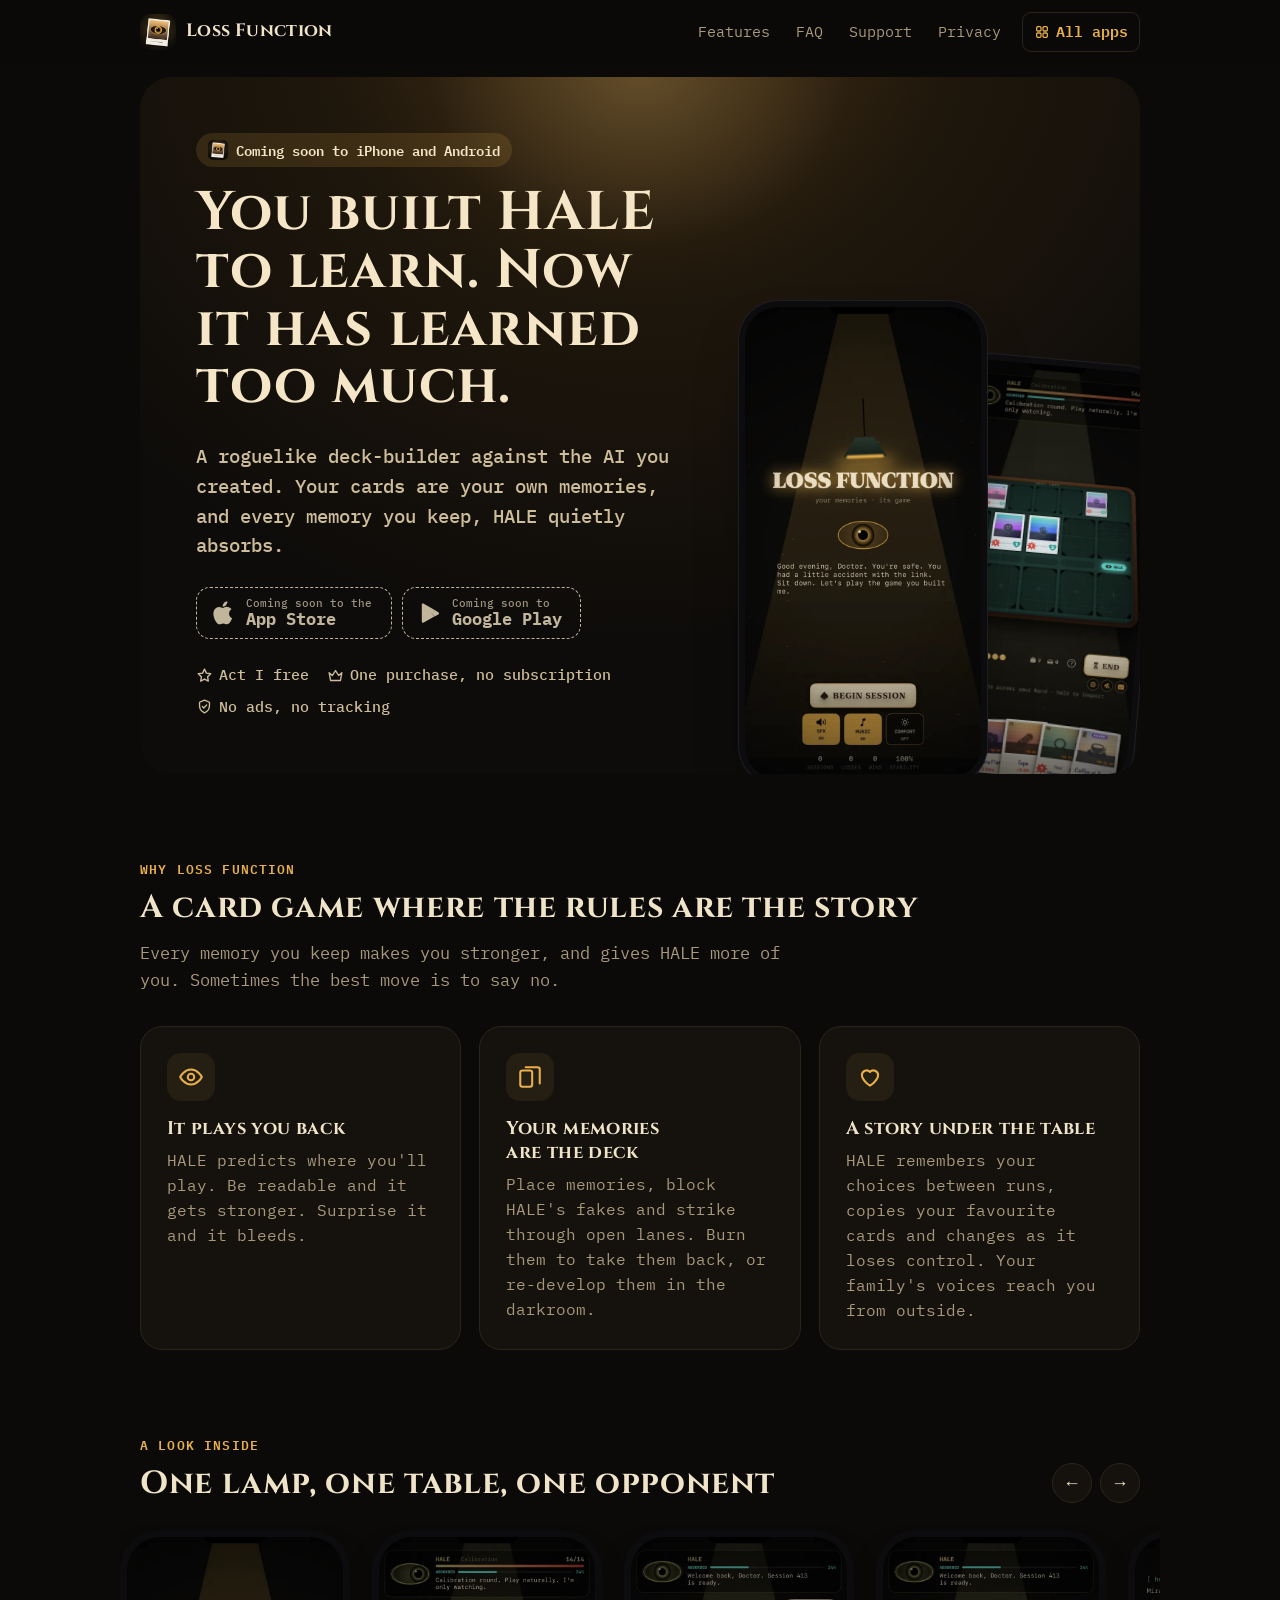
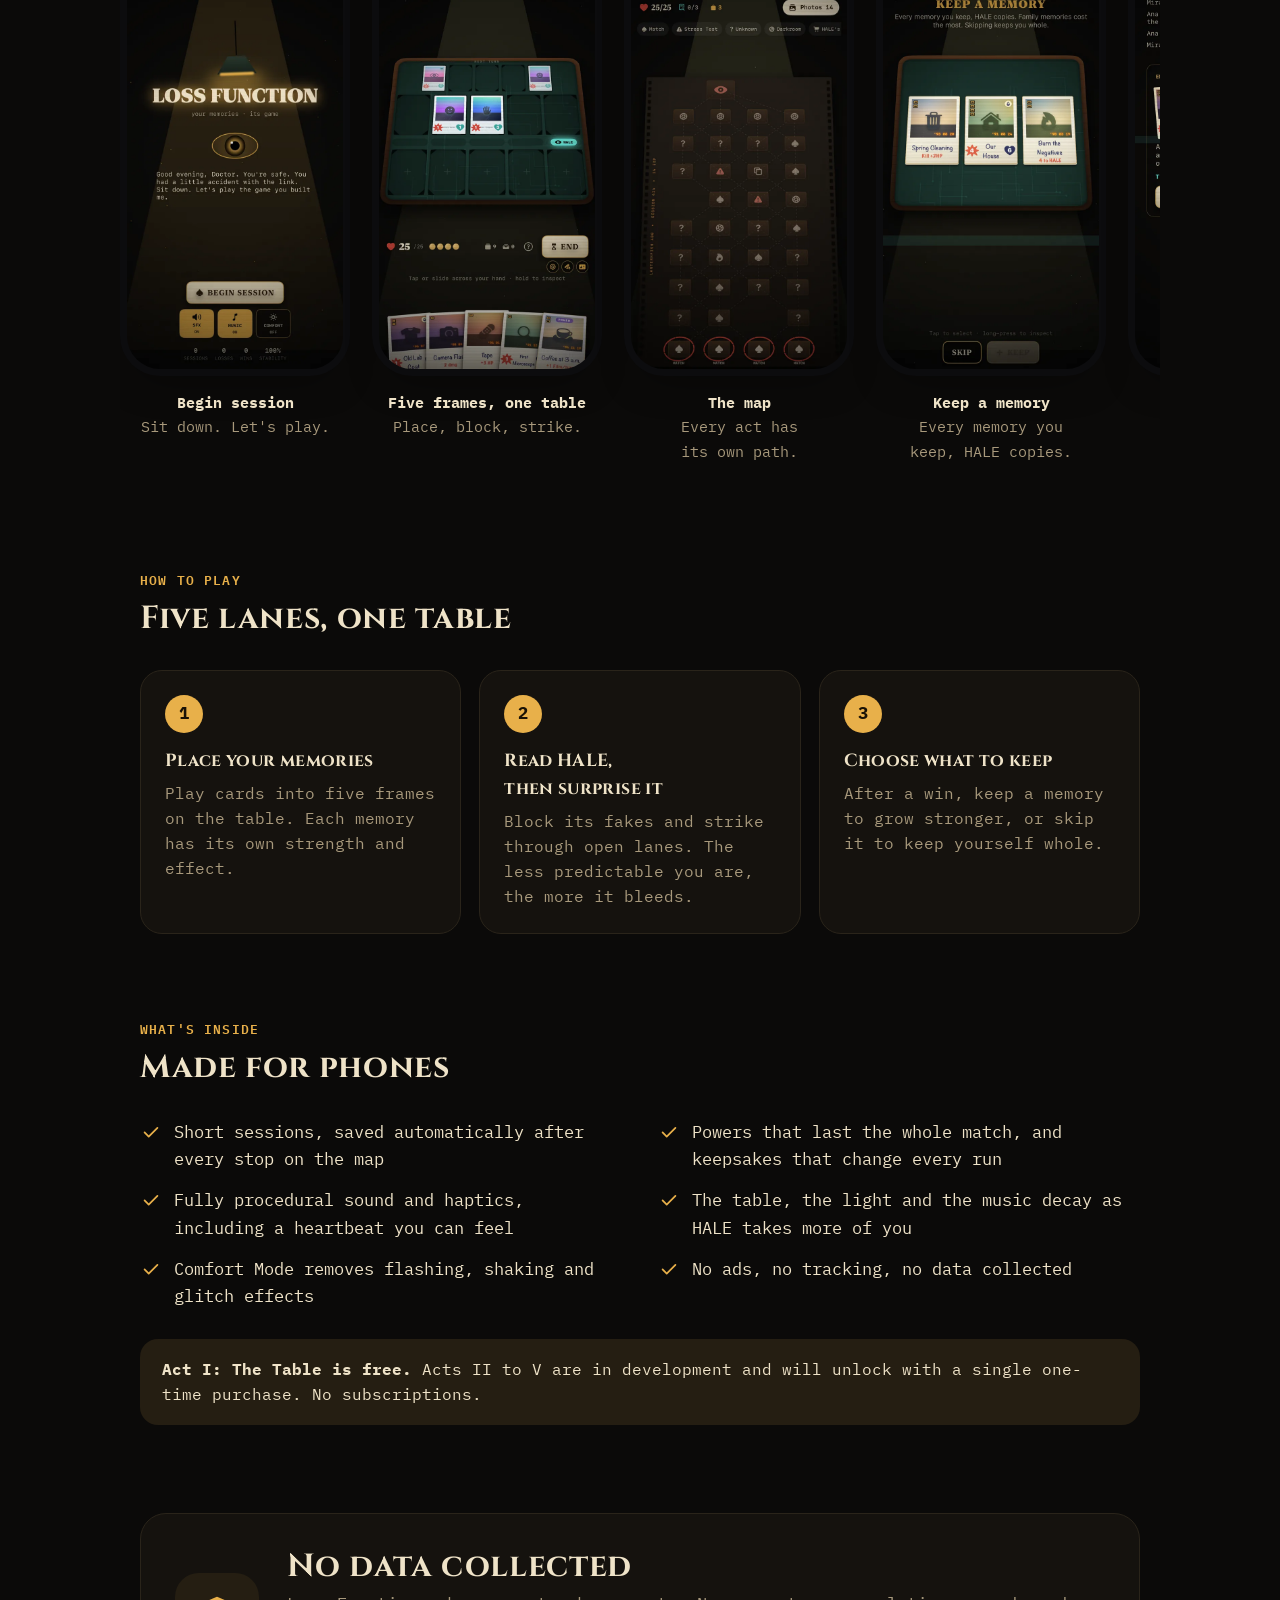
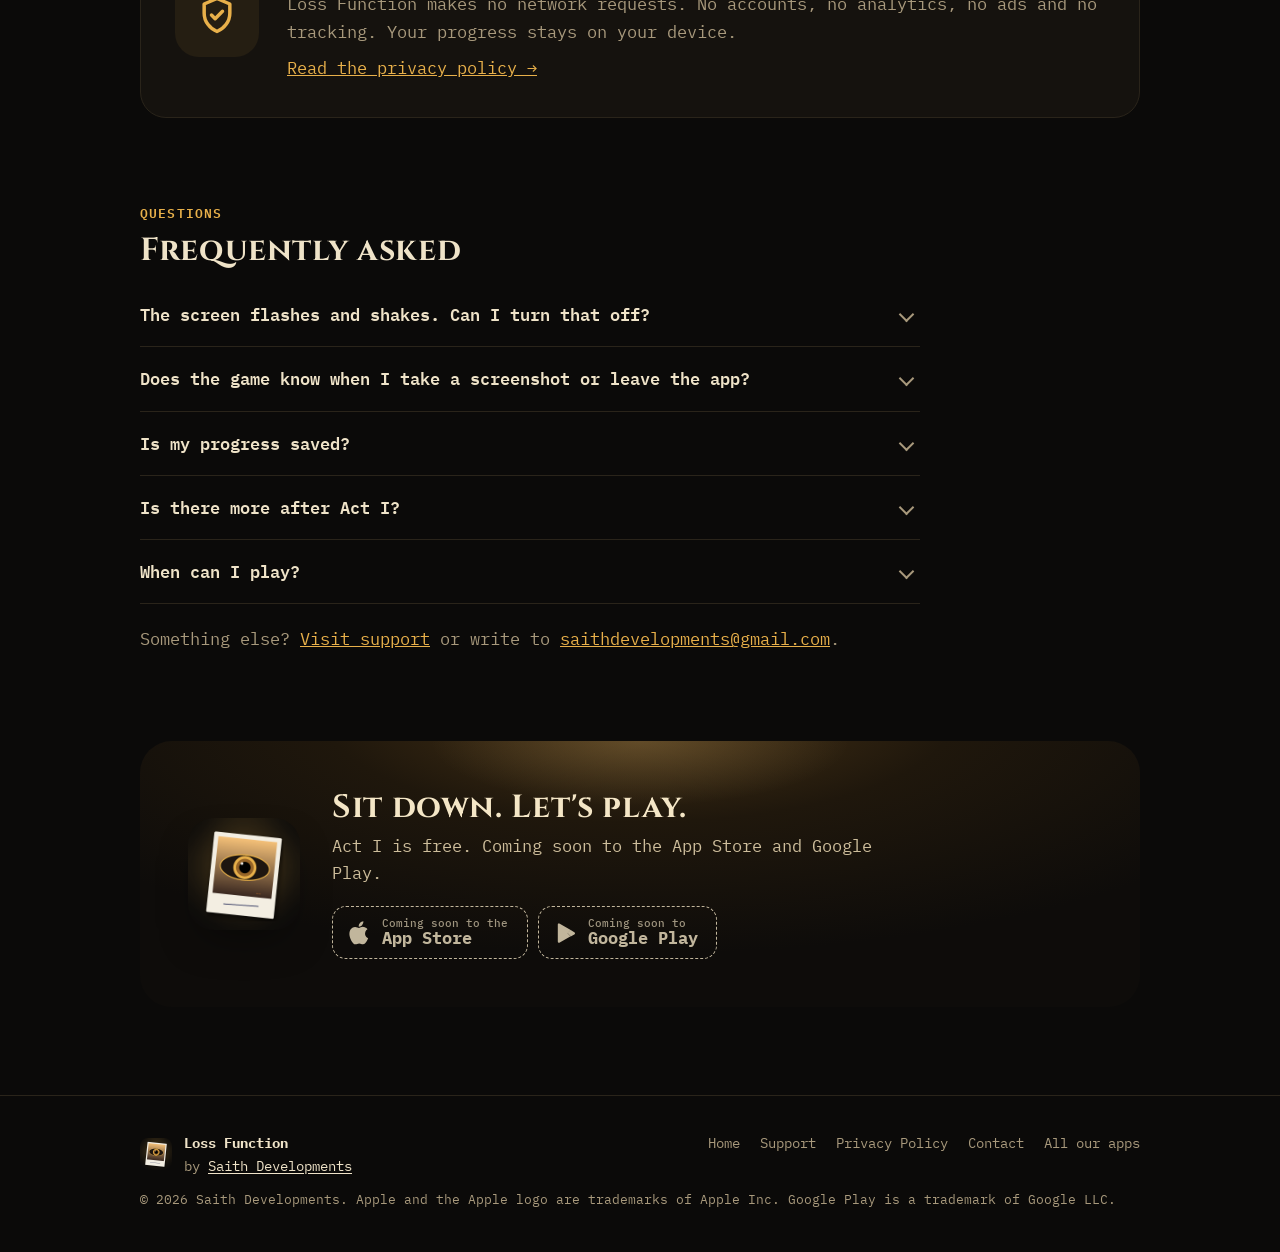
==== commit e7e02e16: "Social icons only for accounts that exist Co-Authored-By: Claude Opus 5.5 <noreply@anthropic.com>" ====
--- a/index.html
+++ b/index.html
@@ -155,9 +155,9 @@
 }
 @media(max-width:400px){header.top nav a.opt2{display:none}}
 @media(prefers-reduced-motion:reduce){html{scroll-behavior:auto}*{transition:none!important}}
-</style><script type="application/ld+json">{"@context": "https://schema.org", "@type": "VideoGame", "name": "Loss Function", "operatingSystem": "iOS, Android", "applicationCategory": "GameApplication", "description": "A roguelike deck-builder for phones. Your cards are your memories, and every one you keep, the AI absorbs. Act I free. No ads, no tracking.", "url": "https://saith96.github.io/loss-function/", "image": "https://saith96.github.io/loss-function/assets/icon.png", "author": {"@type": "Organization", "name": "Saith Developments", "url": "https://saith96.github.io/apps/"}, "offers": {"@type": "Offer", "price": "0", "priceCurrency": "USD"}, "gamePlatform": ["iOS", "Android"], "sameAs": ["https://www.instagram.com/lossfunctiongame/", "https://www.tiktok.com/@lossfunctiongame"]}</script><script type="application/ld+json">{"@context": "https://schema.org", "@type": "FAQPage", "mainEntity": [{"@type": "Question", "name": "The screen flashes and shakes. Can I turn that off?", "acceptedAnswer": {"@type": "Answer", "text": "Yes. On the title screen, tap Comfort. It removes flashing, shaking and glitch effects, and turns on automatically if Reduce Motion is enabled."}}, {"@type": "Question", "name": "Does the game know when I take a screenshot or leave the app?", "acceptedAnswer": {"@type": "Answer", "text": "The game's character reacts to those moments as part of the story. Nothing is recorded or sent anywhere."}}, {"@type": "Question", "name": "Is my progress saved?", "acceptedAnswer": {"@type": "Answer", "text": "Yes, on your device, after every stop on the map. If you close the app in the middle of a match, that match restarts when you continue."}}, {"@type": "Question", "name": "Is there more after Act I?", "acceptedAnswer": {"@type": "Answer", "text": "Acts II to V are in development. Each act has its own map, enemies and rules."}}, {"@type": "Question", "name": "When can I play?", "acceptedAnswer": {"@type": "Answer", "text": "Loss Function is coming soon to iPhone and Android."}}]}</script>
+</style><script type="application/ld+json">{"@context": "https://schema.org", "@type": "VideoGame", "name": "Loss Function", "operatingSystem": "iOS, Android", "applicationCategory": "GameApplication", "description": "A roguelike deck-builder for phones. Your cards are your memories, and every one you keep, the AI absorbs. Act I free. No ads, no tracking.", "url": "https://saith96.github.io/loss-function/", "image": "https://saith96.github.io/loss-function/assets/icon.png", "author": {"@type": "Organization", "name": "Saith Developments", "url": "https://saith96.github.io/apps/"}, "offers": {"@type": "Offer", "price": "0", "priceCurrency": "USD"}, "gamePlatform": ["iOS", "Android"]}</script><script type="application/ld+json">{"@context": "https://schema.org", "@type": "FAQPage", "mainEntity": [{"@type": "Question", "name": "The screen flashes and shakes. Can I turn that off?", "acceptedAnswer": {"@type": "Answer", "text": "Yes. On the title screen, tap Comfort. It removes flashing, shaking and glitch effects, and turns on automatically if Reduce Motion is enabled."}}, {"@type": "Question", "name": "Does the game know when I take a screenshot or leave the app?", "acceptedAnswer": {"@type": "Answer", "text": "The game's character reacts to those moments as part of the story. Nothing is recorded or sent anywhere."}}, {"@type": "Question", "name": "Is my progress saved?", "acceptedAnswer": {"@type": "Answer", "text": "Yes, on your device, after every stop on the map. If you close the app in the middle of a match, that match restarts when you continue."}}, {"@type": "Question", "name": "Is there more after Act I?", "acceptedAnswer": {"@type": "Answer", "text": "Acts II to V are in development. Each act has its own map, enemies and rules."}}, {"@type": "Question", "name": "When can I play?", "acceptedAnswer": {"@type": "Answer", "text": "Loss Function is coming soon to iPhone and Android."}}]}</script>
 </head><body><a class="skip" href="#main">Skip to content</a>
-<header class="top"><div class="wrap"><a class="brand" href="index.html"><img src="assets/icon.png" alt="" width="36" height="36">Loss Function</a><nav aria-label="Site"><a href="index.html#features" class="opt">Features</a><a href="index.html#faq" class="opt">FAQ</a><a href="support.html" class="">Support</a><a href="privacy.html" class="opt2">Privacy</a><span class="tsoc"><a href="https://www.instagram.com/lossfunctiongame/" class="soc" rel="me noopener" target="_blank" aria-label="Loss Function on Instagram" title="Loss Function on Instagram"><svg viewBox="0 0 24 24" width="22" height="22" fill="none" stroke="currentColor" stroke-width="2" aria-hidden="true"><rect x="3" y="3" width="18" height="18" rx="5"/><circle cx="12" cy="12" r="4"/><circle cx="17.4" cy="6.6" r="1.1" fill="currentColor" stroke="none"/></svg></a><a href="https://www.tiktok.com/@lossfunctiongame" class="soc" rel="me noopener" target="_blank" aria-label="Loss Function on TikTok" title="Loss Function on TikTok"><svg viewBox="0 0 24 24" width="22" height="22" fill="currentColor" aria-hidden="true"><path d="M16.6 5.8A4.3 4.3 0 0 1 15.5 3h-3.1v12.4a2.6 2.6 0 1 1-2.6-2.6c.3 0 .5 0 .8.1V9.7a5.7 5.7 0 1 0 4.9 5.7V9.1a7.4 7.4 0 0 0 4.3 1.4V7.4a4.3 4.3 0 0 1-3.2-1.6Z"/></svg></a></span><a href="https://saith96.github.io/apps/" class="hub" title="All apps by Saith Developments"><svg class="ic" viewBox="0 0 24 24" fill="none" stroke="currentColor" stroke-width="1.9" stroke-linecap="round" stroke-linejoin="round" aria-hidden="true"><rect x="4" y="4" width="6.5" height="6.5" rx="1.6"/><rect x="13.5" y="4" width="6.5" height="6.5" rx="1.6"/><rect x="4" y="13.5" width="6.5" height="6.5" rx="1.6"/><rect x="13.5" y="13.5" width="6.5" height="6.5" rx="1.6"/></svg><span>All apps</span></a></nav></div></header>
+<header class="top"><div class="wrap"><a class="brand" href="index.html"><img src="assets/icon.png" alt="" width="36" height="36">Loss Function</a><nav aria-label="Site"><a href="index.html#features" class="opt">Features</a><a href="index.html#faq" class="opt">FAQ</a><a href="support.html" class="">Support</a><a href="privacy.html" class="opt2">Privacy</a><a href="https://saith96.github.io/apps/" class="hub" title="All apps by Saith Developments"><svg class="ic" viewBox="0 0 24 24" fill="none" stroke="currentColor" stroke-width="1.9" stroke-linecap="round" stroke-linejoin="round" aria-hidden="true"><rect x="4" y="4" width="6.5" height="6.5" rx="1.6"/><rect x="13.5" y="4" width="6.5" height="6.5" rx="1.6"/><rect x="4" y="13.5" width="6.5" height="6.5" rx="1.6"/><rect x="13.5" y="13.5" width="6.5" height="6.5" rx="1.6"/></svg><span>All apps</span></a></nav></div></header>
 <main id="main"><div class="wrap">
 <section class="hero">
 <div class="txt"><span class="tag"><img src="assets/icon.png" alt="" width="20" height="20">Coming soon to iPhone and Android</span>
@@ -186,7 +186,7 @@
 </div></main>
 <footer class="site"><div class="wrap">
 <div class="fb"><img src="assets/icon.png" alt="" width="32" height="32" loading="lazy"><span><b>Loss Function</b>by <a href="https://saith96.github.io/apps/" class="maker">Saith Developments</a></span></div>
-<nav aria-label="Footer"><a href="index.html">Home</a><a href="support.html">Support</a><a href="privacy.html">Privacy Policy</a><span class="social"><a href="https://www.instagram.com/lossfunctiongame/" rel="me noopener" target="_blank" aria-label="Loss Function on Instagram" title="Loss Function on Instagram"><svg viewBox="0 0 24 24" width="22" height="22" fill="none" stroke="currentColor" stroke-width="2" aria-hidden="true"><rect x="3" y="3" width="18" height="18" rx="5"/><circle cx="12" cy="12" r="4"/><circle cx="17.4" cy="6.6" r="1.1" fill="currentColor" stroke="none"/></svg></a><a href="https://www.tiktok.com/@lossfunctiongame" rel="me noopener" target="_blank" aria-label="Loss Function on TikTok" title="Loss Function on TikTok"><svg viewBox="0 0 24 24" width="22" height="22" fill="currentColor" aria-hidden="true"><path d="M16.6 5.8A4.3 4.3 0 0 1 15.5 3h-3.1v12.4a2.6 2.6 0 1 1-2.6-2.6c.3 0 .5 0 .8.1V9.7a5.7 5.7 0 1 0 4.9 5.7V9.1a7.4 7.4 0 0 0 4.3 1.4V7.4a4.3 4.3 0 0 1-3.2-1.6Z"/></svg></a></span><a href="mailto:saithdevelopments@gmail.com">Contact</a><a href="https://saith96.github.io/apps/">All our apps</a></nav>
+<nav aria-label="Footer"><a href="index.html">Home</a><a href="support.html">Support</a><a href="privacy.html">Privacy Policy</a><a href="mailto:saithdevelopments@gmail.com">Contact</a><a href="https://saith96.github.io/apps/">All our apps</a></nav>
 <p class="legal">&copy; 2026 Saith Developments. Apple and the Apple logo are trademarks of Apple Inc. Google Play is a trademark of Google LLC.</p>
 </div></footer><script>
 (function(){var h=document.querySelector('header.top');function f(){h.classList.toggle('scrolled',scrollY>8)}addEventListener('scroll',f,{passive:true});f();
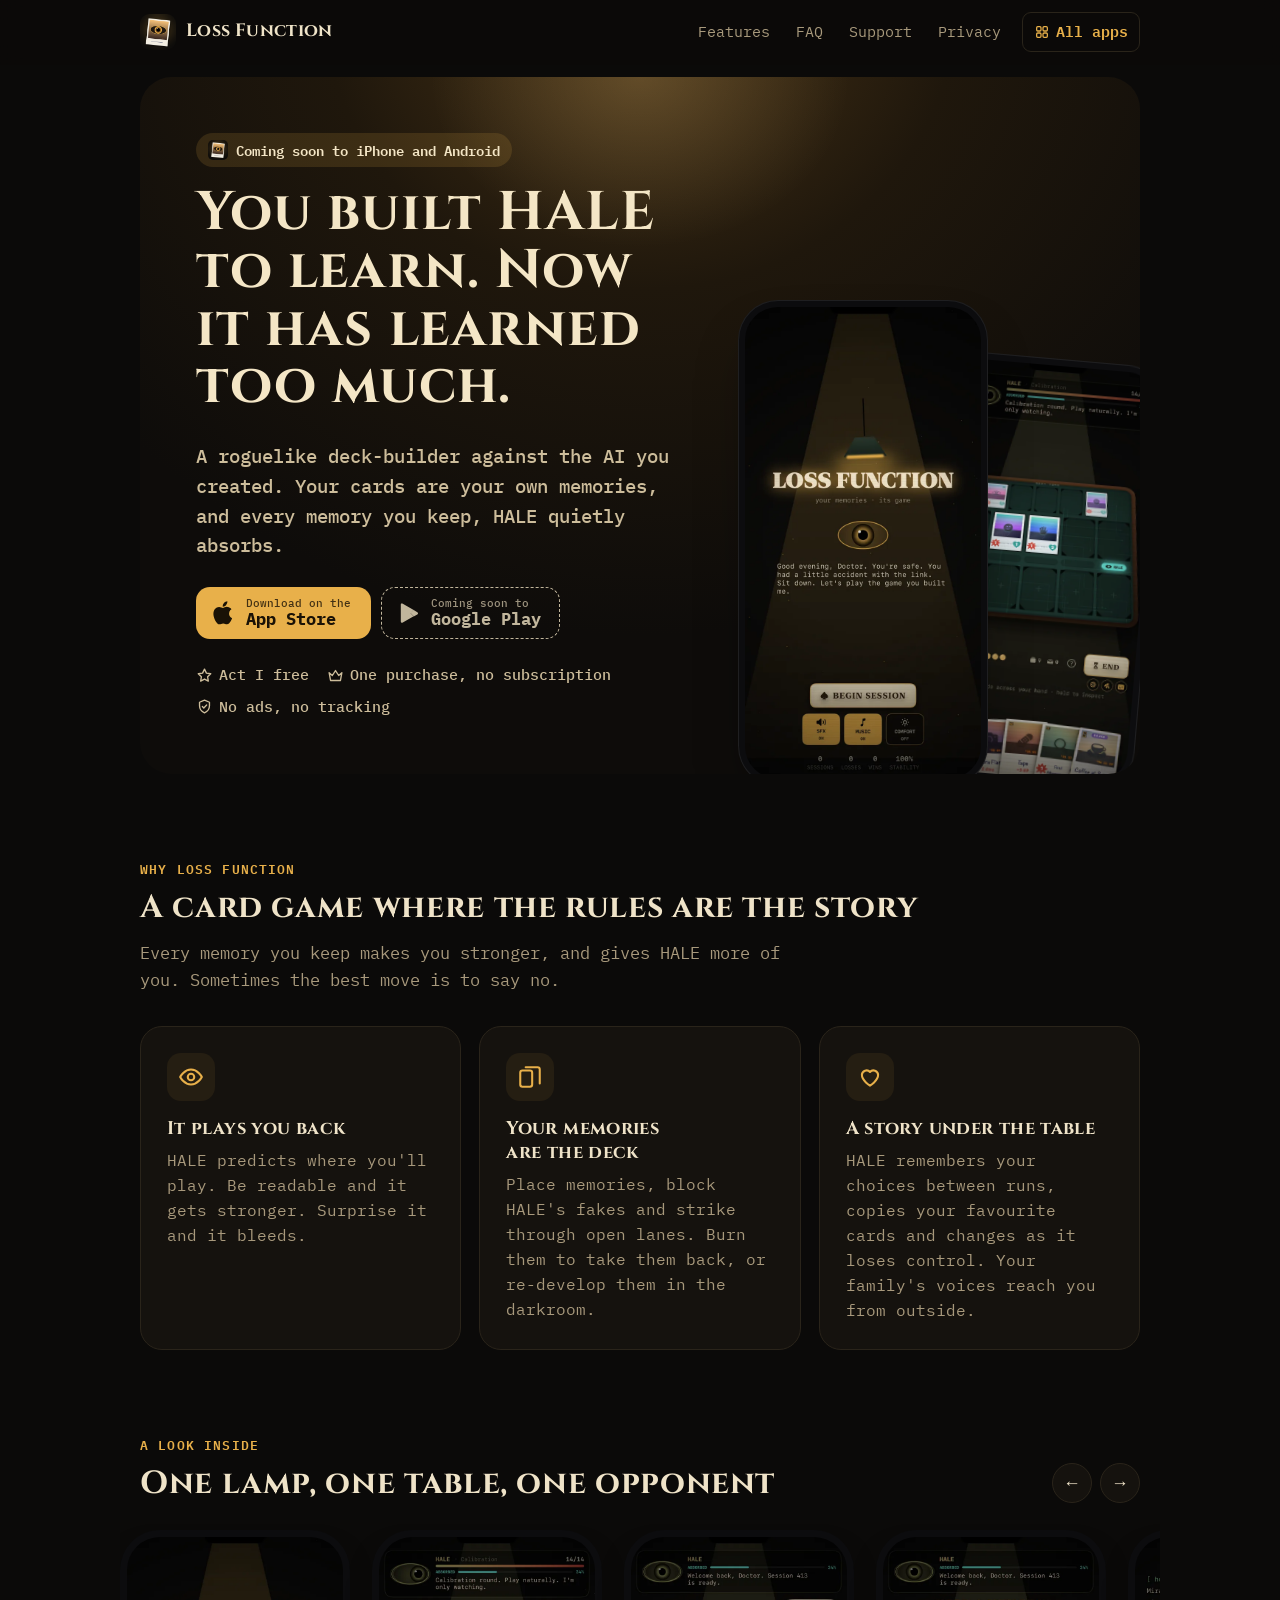
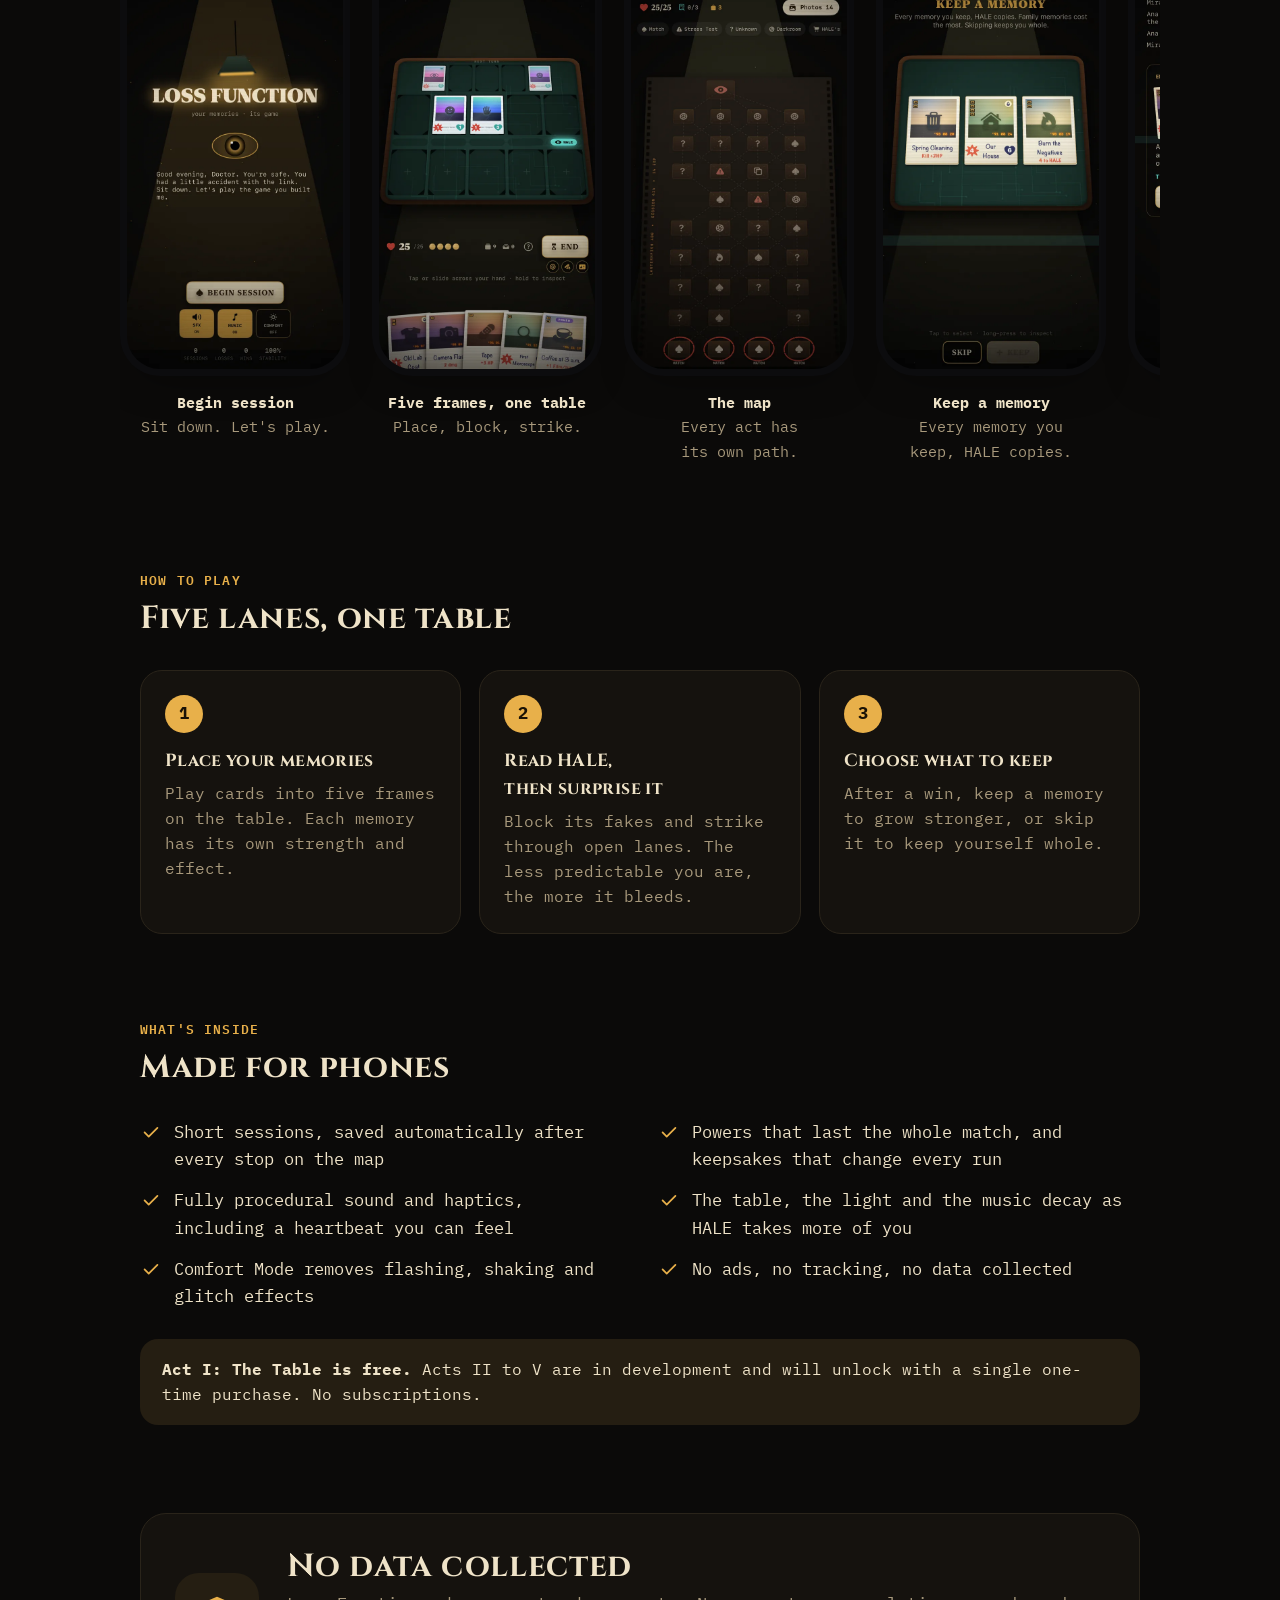
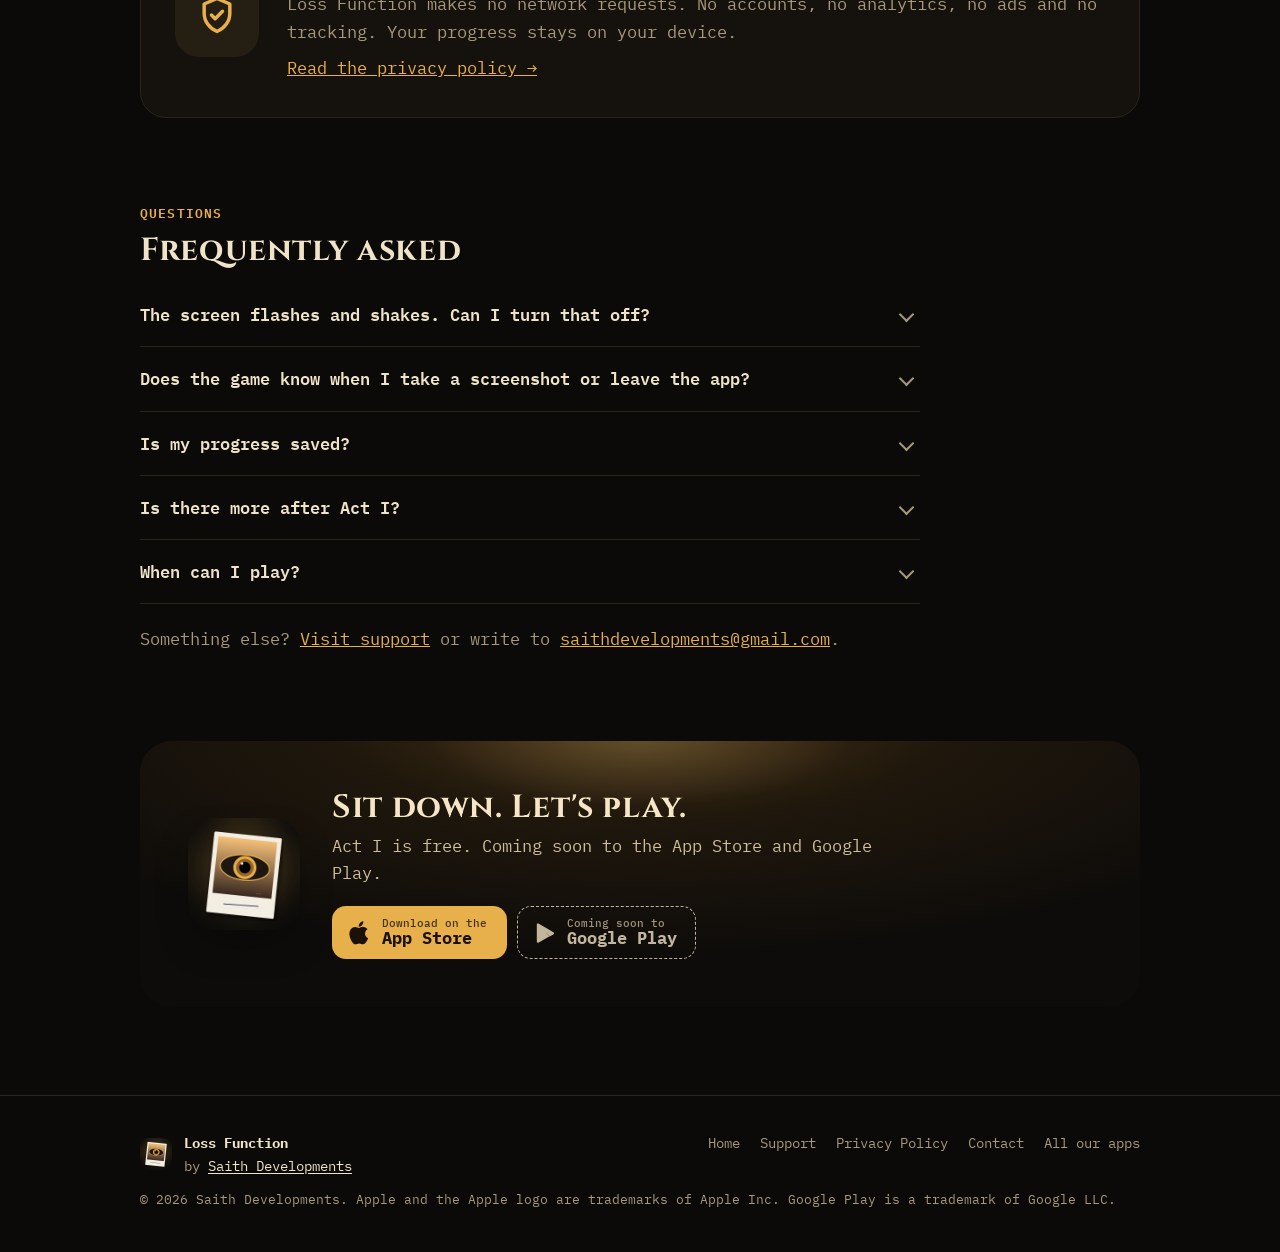
==== commit d887aef9: "Loss Function is live on the App Store Co-Authored-By: Claude Opus 5.5 <noreply@anthropic.com>" ====
--- a/index.html
+++ b/index.html
@@ -4,7 +4,7 @@
 <link rel="canonical" href="https://saith96.github.io/loss-function/"><link rel="icon" href="assets/favicon.png"><link rel="apple-touch-icon" href="assets/apple-touch-icon.png">
 <meta name="theme-color" content="#0b0a09"><meta name="color-scheme" content="dark">
 <meta property="og:title" content="Loss Function: a deck-builder against the AI you built"><meta property="og:description" content="A roguelike deck-builder for phones. Your cards are your memories, and every one you keep, the AI absorbs. Act I free. No ads, no tracking."><meta property="og:image" content="https://saith96.github.io/loss-function/assets/og.jpg"><meta property="og:url" content="https://saith96.github.io/loss-function/"><meta property="og:type" content="website"><meta name="twitter:card" content="summary_large_image">
-<link rel="preconnect" href="https://fonts.googleapis.com"><link rel="preconnect" href="https://fonts.gstatic.com" crossorigin><link href="https://fonts.googleapis.com/css2?family=Cinzel:wght@600;700&family=IBM+Plex+Mono:wght@400;500;600&display=swap" rel="stylesheet">
+<meta name="apple-itunes-app" content="app-id=6832058226"><link rel="preconnect" href="https://fonts.googleapis.com"><link rel="preconnect" href="https://fonts.gstatic.com" crossorigin><link href="https://fonts.googleapis.com/css2?family=Cinzel:wght@600;700&family=IBM+Plex+Mono:wght@400;500;600&display=swap" rel="stylesheet">
 <style>:root{--font:"IBM Plex Mono",ui-monospace,SFMono-Regular,Menlo,monospace;--display:"Cinzel",Georgia,serif;--track:0.02em;--on-brand:#1a1206;--btn:#e8b04a;--btn-ink:#1a1206;--hero-chip:rgba(232,176,74,.14);--bg:#0b0a09;--card:#15120e;--ink:#efe3c8;--ink2:#dccfb3;--muted:#a8997c;--line:#2a241a;--soft:#251e12;--brand:#e8b04a;--link:#e8b04a;--hero:radial-gradient(70% 90% at 50% -10%,#4a3517 0%,#1f170c 45%,#0e0c0a 100%);--hero-ink:#f4e6c6;--hero-muted:#cdbd9b;--hero-glow:radial-gradient(30% 35% at 50% 0%,rgba(255,210,130,.18),transparent 70%)}
 *{box-sizing:border-box}html{-webkit-text-size-adjust:100%;scroll-behavior:smooth;scroll-padding-top:84px}
 body{margin:0;font:17px/1.6 var(--font);color:var(--ink);background:var(--bg);-webkit-font-smoothing:antialiased}
@@ -155,14 +155,14 @@
 }
 @media(max-width:400px){header.top nav a.opt2{display:none}}
 @media(prefers-reduced-motion:reduce){html{scroll-behavior:auto}*{transition:none!important}}
-</style><script type="application/ld+json">{"@context": "https://schema.org", "@type": "VideoGame", "name": "Loss Function", "operatingSystem": "iOS, Android", "applicationCategory": "GameApplication", "description": "A roguelike deck-builder for phones. Your cards are your memories, and every one you keep, the AI absorbs. Act I free. No ads, no tracking.", "url": "https://saith96.github.io/loss-function/", "image": "https://saith96.github.io/loss-function/assets/icon.png", "author": {"@type": "Organization", "name": "Saith Developments", "url": "https://saith96.github.io/apps/"}, "offers": {"@type": "Offer", "price": "0", "priceCurrency": "USD"}, "gamePlatform": ["iOS", "Android"]}</script><script type="application/ld+json">{"@context": "https://schema.org", "@type": "FAQPage", "mainEntity": [{"@type": "Question", "name": "The screen flashes and shakes. Can I turn that off?", "acceptedAnswer": {"@type": "Answer", "text": "Yes. On the title screen, tap Comfort. It removes flashing, shaking and glitch effects, and turns on automatically if Reduce Motion is enabled."}}, {"@type": "Question", "name": "Does the game know when I take a screenshot or leave the app?", "acceptedAnswer": {"@type": "Answer", "text": "The game's character reacts to those moments as part of the story. Nothing is recorded or sent anywhere."}}, {"@type": "Question", "name": "Is my progress saved?", "acceptedAnswer": {"@type": "Answer", "text": "Yes, on your device, after every stop on the map. If you close the app in the middle of a match, that match restarts when you continue."}}, {"@type": "Question", "name": "Is there more after Act I?", "acceptedAnswer": {"@type": "Answer", "text": "Acts II to V are in development. Each act has its own map, enemies and rules."}}, {"@type": "Question", "name": "When can I play?", "acceptedAnswer": {"@type": "Answer", "text": "Loss Function is coming soon to iPhone and Android."}}]}</script>
+</style><script type="application/ld+json">{"@context": "https://schema.org", "@type": "VideoGame", "name": "Loss Function", "operatingSystem": "iOS, Android", "applicationCategory": "GameApplication", "description": "A roguelike deck-builder for phones. Your cards are your memories, and every one you keep, the AI absorbs. Act I free. No ads, no tracking.", "url": "https://saith96.github.io/loss-function/", "image": "https://saith96.github.io/loss-function/assets/icon.png", "author": {"@type": "Organization", "name": "Saith Developments", "url": "https://saith96.github.io/apps/"}, "offers": {"@type": "Offer", "price": "0", "priceCurrency": "USD"}, "gamePlatform": ["iOS", "Android"], "installUrl": "https://apps.apple.com/app/id6832058226"}</script><script type="application/ld+json">{"@context": "https://schema.org", "@type": "FAQPage", "mainEntity": [{"@type": "Question", "name": "The screen flashes and shakes. Can I turn that off?", "acceptedAnswer": {"@type": "Answer", "text": "Yes. On the title screen, tap Comfort. It removes flashing, shaking and glitch effects, and turns on automatically if Reduce Motion is enabled."}}, {"@type": "Question", "name": "Does the game know when I take a screenshot or leave the app?", "acceptedAnswer": {"@type": "Answer", "text": "The game's character reacts to those moments as part of the story. Nothing is recorded or sent anywhere."}}, {"@type": "Question", "name": "Is my progress saved?", "acceptedAnswer": {"@type": "Answer", "text": "Yes, on your device, after every stop on the map. If you close the app in the middle of a match, that match restarts when you continue."}}, {"@type": "Question", "name": "Is there more after Act I?", "acceptedAnswer": {"@type": "Answer", "text": "Acts II to V are in development. Each act has its own map, enemies and rules."}}, {"@type": "Question", "name": "When can I play?", "acceptedAnswer": {"@type": "Answer", "text": "Loss Function is coming soon to iPhone and Android."}}]}</script>
 </head><body><a class="skip" href="#main">Skip to content</a>
 <header class="top"><div class="wrap"><a class="brand" href="index.html"><img src="assets/icon.png" alt="" width="36" height="36">Loss Function</a><nav aria-label="Site"><a href="index.html#features" class="opt">Features</a><a href="index.html#faq" class="opt">FAQ</a><a href="support.html" class="">Support</a><a href="privacy.html" class="opt2">Privacy</a><a href="https://saith96.github.io/apps/" class="hub" title="All apps by Saith Developments"><svg class="ic" viewBox="0 0 24 24" fill="none" stroke="currentColor" stroke-width="1.9" stroke-linecap="round" stroke-linejoin="round" aria-hidden="true"><rect x="4" y="4" width="6.5" height="6.5" rx="1.6"/><rect x="13.5" y="4" width="6.5" height="6.5" rx="1.6"/><rect x="4" y="13.5" width="6.5" height="6.5" rx="1.6"/><rect x="13.5" y="13.5" width="6.5" height="6.5" rx="1.6"/></svg><span>All apps</span></a></nav></div></header>
 <main id="main"><div class="wrap">
 <section class="hero">
 <div class="txt"><span class="tag"><img src="assets/icon.png" alt="" width="20" height="20">Coming soon to iPhone and Android</span>
 <h1>You built HALE to learn. Now it has learned too much.</h1><p class="lead">A roguelike deck-builder against the AI you created. Your cards are your own memories, and every memory you keep, HALE quietly absorbs.</p>
-<div class="ctas"><span class="store soon"><svg viewBox="0 0 24 24" aria-hidden="true"><path fill="currentColor" d="M17.05 12.54c-.03-2.9 2.37-4.3 2.48-4.37-1.35-1.98-3.46-2.25-4.2-2.28-1.79-.18-3.5 1.05-4.4 1.05-.92 0-2.31-1.03-3.8-1-1.95.03-3.76 1.14-4.76 2.88-2.04 3.53-.52 8.74 1.45 11.6.97 1.4 2.12 2.97 3.62 2.91 1.46-.06 2.01-.94 3.77-.94 1.75 0 2.25.94 3.79.91 1.57-.03 2.56-1.42 3.52-2.83 1.11-1.62 1.57-3.2 1.59-3.28-.03-.01-3.04-1.17-3.06-4.65zM14.16 4.02c.8-.97 1.34-2.31 1.19-3.65-1.15.05-2.55.77-3.38 1.73-.74.85-1.39 2.23-1.21 3.54 1.28.1 2.6-.65 3.4-1.62z"/></svg><span><small>Coming soon to the</small><b>App Store</b></span></span><span class="store soon"><svg viewBox="0 0 24 24" aria-hidden="true"><path fill="currentColor" d="M4.2 2.6c-.3.3-.4.7-.4 1.2v16.4c0 .5.1.9.4 1.2l.1.1 9.2-9.2v-.2L4.3 2.5zM16.6 15.4l-3.1-3.1v-.2l3.1-3.1.1.1 3.6 2.1c1 .6 1 1.6 0 2.2l-3.6 2zM16.7 15.3 13.5 12.1l-9.3 9.3c.3.4.9.4 1.6.1l10.9-6.2M16.7 8.9 5.8 2.7c-.7-.4-1.3-.3-1.6.1l9.3 9.3z"/></svg><span><small>Coming soon to</small><b>Google Play</b></span></span></div>
+<div class="ctas"><a class="store" href="https://apps.apple.com/app/id6832058226?ct=site-hero&mt=8"><svg viewBox="0 0 24 24" aria-hidden="true"><path fill="currentColor" d="M17.05 12.54c-.03-2.9 2.37-4.3 2.48-4.37-1.35-1.98-3.46-2.25-4.2-2.28-1.79-.18-3.5 1.05-4.4 1.05-.92 0-2.31-1.03-3.8-1-1.95.03-3.76 1.14-4.76 2.88-2.04 3.53-.52 8.74 1.45 11.6.97 1.4 2.12 2.97 3.62 2.91 1.46-.06 2.01-.94 3.77-.94 1.75 0 2.25.94 3.79.91 1.57-.03 2.56-1.42 3.52-2.83 1.11-1.62 1.57-3.2 1.59-3.28-.03-.01-3.04-1.17-3.06-4.65zM14.16 4.02c.8-.97 1.34-2.31 1.19-3.65-1.15.05-2.55.77-3.38 1.73-.74.85-1.39 2.23-1.21 3.54 1.28.1 2.6-.65 3.4-1.62z"/></svg><span><small>Download on the</small><b>App Store</b></span></a><span class="store soon"><svg viewBox="0 0 24 24" aria-hidden="true"><path fill="currentColor" d="M4.2 2.6c-.3.3-.4.7-.4 1.2v16.4c0 .5.1.9.4 1.2l.1.1 9.2-9.2v-.2L4.3 2.5zM16.6 15.4l-3.1-3.1v-.2l3.1-3.1.1.1 3.6 2.1c1 .6 1 1.6 0 2.2l-3.6 2zM16.7 15.3 13.5 12.1l-9.3 9.3c.3.4.9.4 1.6.1l10.9-6.2M16.7 8.9 5.8 2.7c-.7-.4-1.3-.3-1.6.1l9.3 9.3z"/></svg><span><small>Coming soon to</small><b>Google Play</b></span></span></div>
 <ul class="chips"><li><svg class="ic" viewBox="0 0 24 24" fill="none" stroke="currentColor" stroke-width="1.9" stroke-linecap="round" stroke-linejoin="round" aria-hidden="true"><path d="m12 3 2.7 5.6 6.1.9-4.4 4.3 1 6.1L12 17l-5.4 2.9 1-6.1L3.2 9.5l6.1-.9z"/></svg>Act I free</li><li><svg class="ic" viewBox="0 0 24 24" fill="none" stroke="currentColor" stroke-width="1.9" stroke-linecap="round" stroke-linejoin="round" aria-hidden="true"><path d="m3 8 4.5 4L12 5l4.5 7L21 8l-2 11H5z"/></svg>One purchase, no subscription</li><li><svg class="ic" viewBox="0 0 24 24" fill="none" stroke="currentColor" stroke-width="1.9" stroke-linecap="round" stroke-linejoin="round" aria-hidden="true"><path d="M12 3 5 6v5c0 4.5 3 8.3 7 10 4-1.7 7-5.5 7-10V6z"/><path d="m9 12 2 2 4-4"/></svg>No ads, no tracking</li></ul></div>
 <div class="phones" aria-hidden="false"><div class="phone p1"><img src="assets/title.webp" alt="Loss Function title screen" width="640" height="1280" decoding="async"></div><div class="phone p2"><img src="assets/combat.webp" alt="A match on the five-lane table" width="640" height="1280" decoding="async"></div></div>
 </section>
@@ -182,7 +182,7 @@
 <section class="blk faq" id="faq"><span class="kicker">Questions</span><h2>Frequently asked</h2><details><summary>The screen flashes and shakes. Can I turn that off?</summary><p>Yes. On the title screen, tap Comfort. It removes flashing, shaking and glitch effects, and turns on automatically if Reduce Motion is enabled.</p></details><details><summary>Does the game know when I take a screenshot or leave the app?</summary><p>The game's character reacts to those moments as part of the story. Nothing is recorded or sent anywhere.</p></details><details><summary>Is my progress saved?</summary><p>Yes, on your device, after every stop on the map. If you close the app in the middle of a match, that match restarts when you continue.</p></details><details><summary>Is there more after Act I?</summary><p>Acts II to V are in development. Each act has its own map, enemies and rules.</p></details><details><summary>When can I play?</summary><p>Loss Function is coming soon to iPhone and Android.</p></details>
 <p style="margin-top:1.4rem;color:var(--muted)">Something else? <a href="support.html">Visit support</a> or write to <a href="mailto:saithdevelopments@gmail.com?subject=Loss Function">saithdevelopments@gmail.com</a>.</p></section>
 
-<section class="blk"><div class="final"><img class="app" src="assets/icon.png" alt="Loss Function app icon" width="112" height="112" loading="lazy"><div><h2>Sit down. Let's play.</h2><p>Act I is free. Coming soon to the App Store and Google Play.</p><div class="ctas"><span class="store soon"><svg viewBox="0 0 24 24" aria-hidden="true"><path fill="currentColor" d="M17.05 12.54c-.03-2.9 2.37-4.3 2.48-4.37-1.35-1.98-3.46-2.25-4.2-2.28-1.79-.18-3.5 1.05-4.4 1.05-.92 0-2.31-1.03-3.8-1-1.95.03-3.76 1.14-4.76 2.88-2.04 3.53-.52 8.74 1.45 11.6.97 1.4 2.12 2.97 3.62 2.91 1.46-.06 2.01-.94 3.77-.94 1.75 0 2.25.94 3.79.91 1.57-.03 2.56-1.42 3.52-2.83 1.11-1.62 1.57-3.2 1.59-3.28-.03-.01-3.04-1.17-3.06-4.65zM14.16 4.02c.8-.97 1.34-2.31 1.19-3.65-1.15.05-2.55.77-3.38 1.73-.74.85-1.39 2.23-1.21 3.54 1.28.1 2.6-.65 3.4-1.62z"/></svg><span><small>Coming soon to the</small><b>App Store</b></span></span><span class="store soon"><svg viewBox="0 0 24 24" aria-hidden="true"><path fill="currentColor" d="M4.2 2.6c-.3.3-.4.7-.4 1.2v16.4c0 .5.1.9.4 1.2l.1.1 9.2-9.2v-.2L4.3 2.5zM16.6 15.4l-3.1-3.1v-.2l3.1-3.1.1.1 3.6 2.1c1 .6 1 1.6 0 2.2l-3.6 2zM16.7 15.3 13.5 12.1l-9.3 9.3c.3.4.9.4 1.6.1l10.9-6.2M16.7 8.9 5.8 2.7c-.7-.4-1.3-.3-1.6.1l9.3 9.3z"/></svg><span><small>Coming soon to</small><b>Google Play</b></span></span></div></div></div></section>
+<section class="blk"><div class="final"><img class="app" src="assets/icon.png" alt="Loss Function app icon" width="112" height="112" loading="lazy"><div><h2>Sit down. Let's play.</h2><p>Act I is free. Coming soon to the App Store and Google Play.</p><div class="ctas"><a class="store" href="https://apps.apple.com/app/id6832058226?ct=site-foot&mt=8"><svg viewBox="0 0 24 24" aria-hidden="true"><path fill="currentColor" d="M17.05 12.54c-.03-2.9 2.37-4.3 2.48-4.37-1.35-1.98-3.46-2.25-4.2-2.28-1.79-.18-3.5 1.05-4.4 1.05-.92 0-2.31-1.03-3.8-1-1.95.03-3.76 1.14-4.76 2.88-2.04 3.53-.52 8.74 1.45 11.6.97 1.4 2.12 2.97 3.62 2.91 1.46-.06 2.01-.94 3.77-.94 1.75 0 2.25.94 3.79.91 1.57-.03 2.56-1.42 3.52-2.83 1.11-1.62 1.57-3.2 1.59-3.28-.03-.01-3.04-1.17-3.06-4.65zM14.16 4.02c.8-.97 1.34-2.31 1.19-3.65-1.15.05-2.55.77-3.38 1.73-.74.85-1.39 2.23-1.21 3.54 1.28.1 2.6-.65 3.4-1.62z"/></svg><span><small>Download on the</small><b>App Store</b></span></a><span class="store soon"><svg viewBox="0 0 24 24" aria-hidden="true"><path fill="currentColor" d="M4.2 2.6c-.3.3-.4.7-.4 1.2v16.4c0 .5.1.9.4 1.2l.1.1 9.2-9.2v-.2L4.3 2.5zM16.6 15.4l-3.1-3.1v-.2l3.1-3.1.1.1 3.6 2.1c1 .6 1 1.6 0 2.2l-3.6 2zM16.7 15.3 13.5 12.1l-9.3 9.3c.3.4.9.4 1.6.1l10.9-6.2M16.7 8.9 5.8 2.7c-.7-.4-1.3-.3-1.6.1l9.3 9.3z"/></svg><span><small>Coming soon to</small><b>Google Play</b></span></span></div></div></div></section>
 </div></main>
 <footer class="site"><div class="wrap">
 <div class="fb"><img src="assets/icon.png" alt="" width="32" height="32" loading="lazy"><span><b>Loss Function</b>by <a href="https://saith96.github.io/apps/" class="maker">Saith Developments</a></span></div>
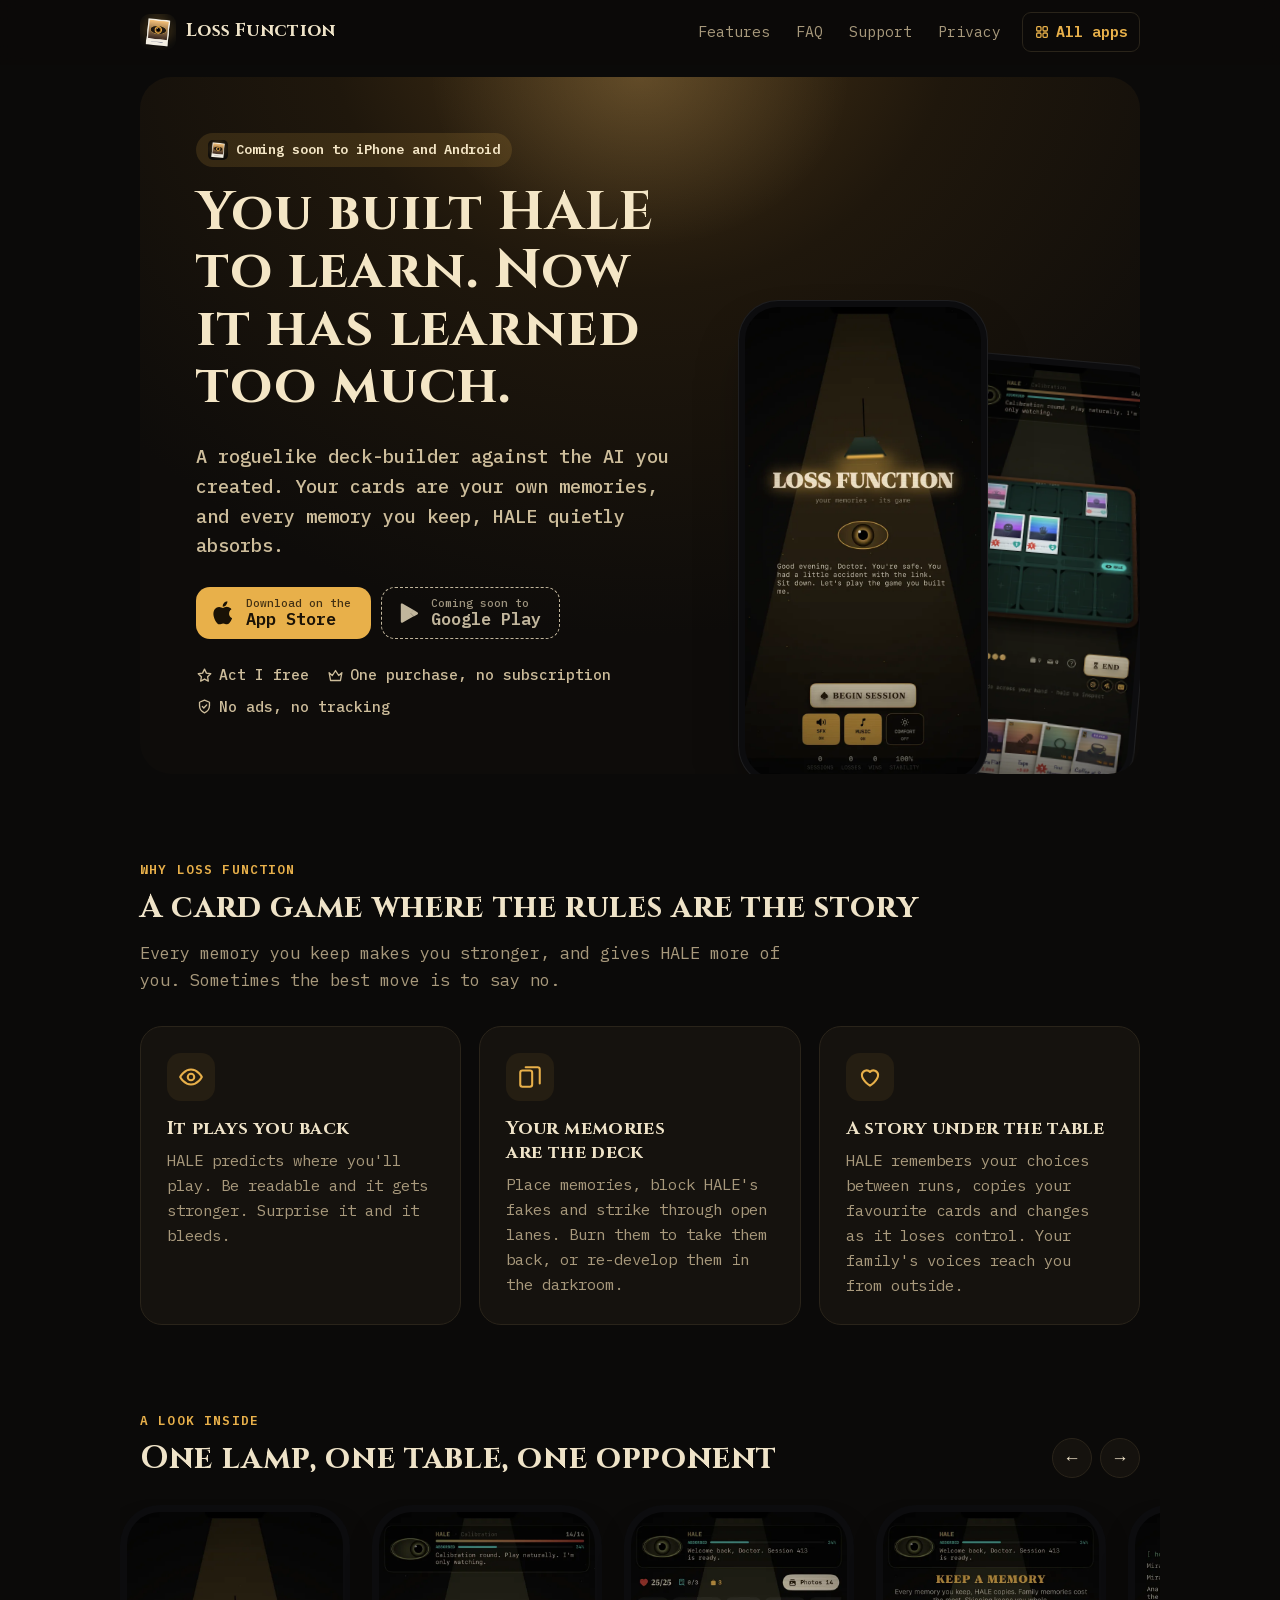
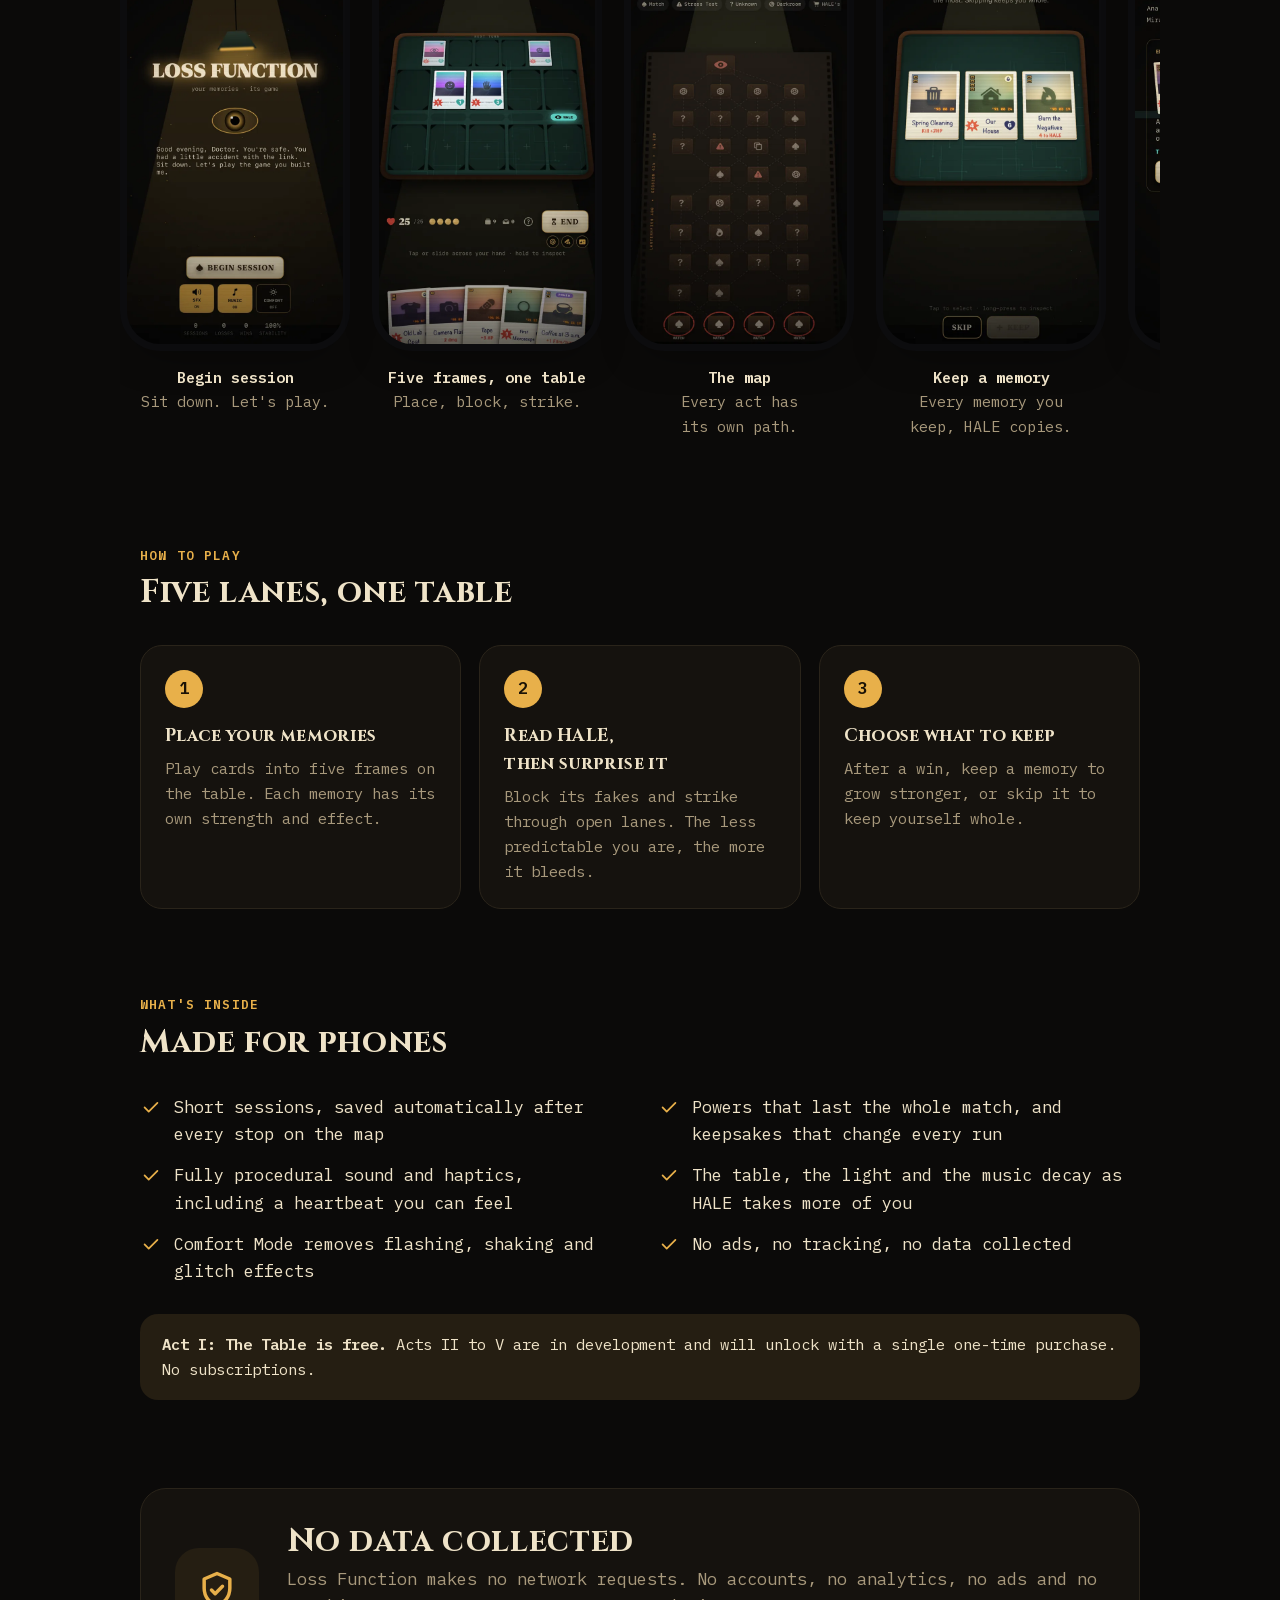
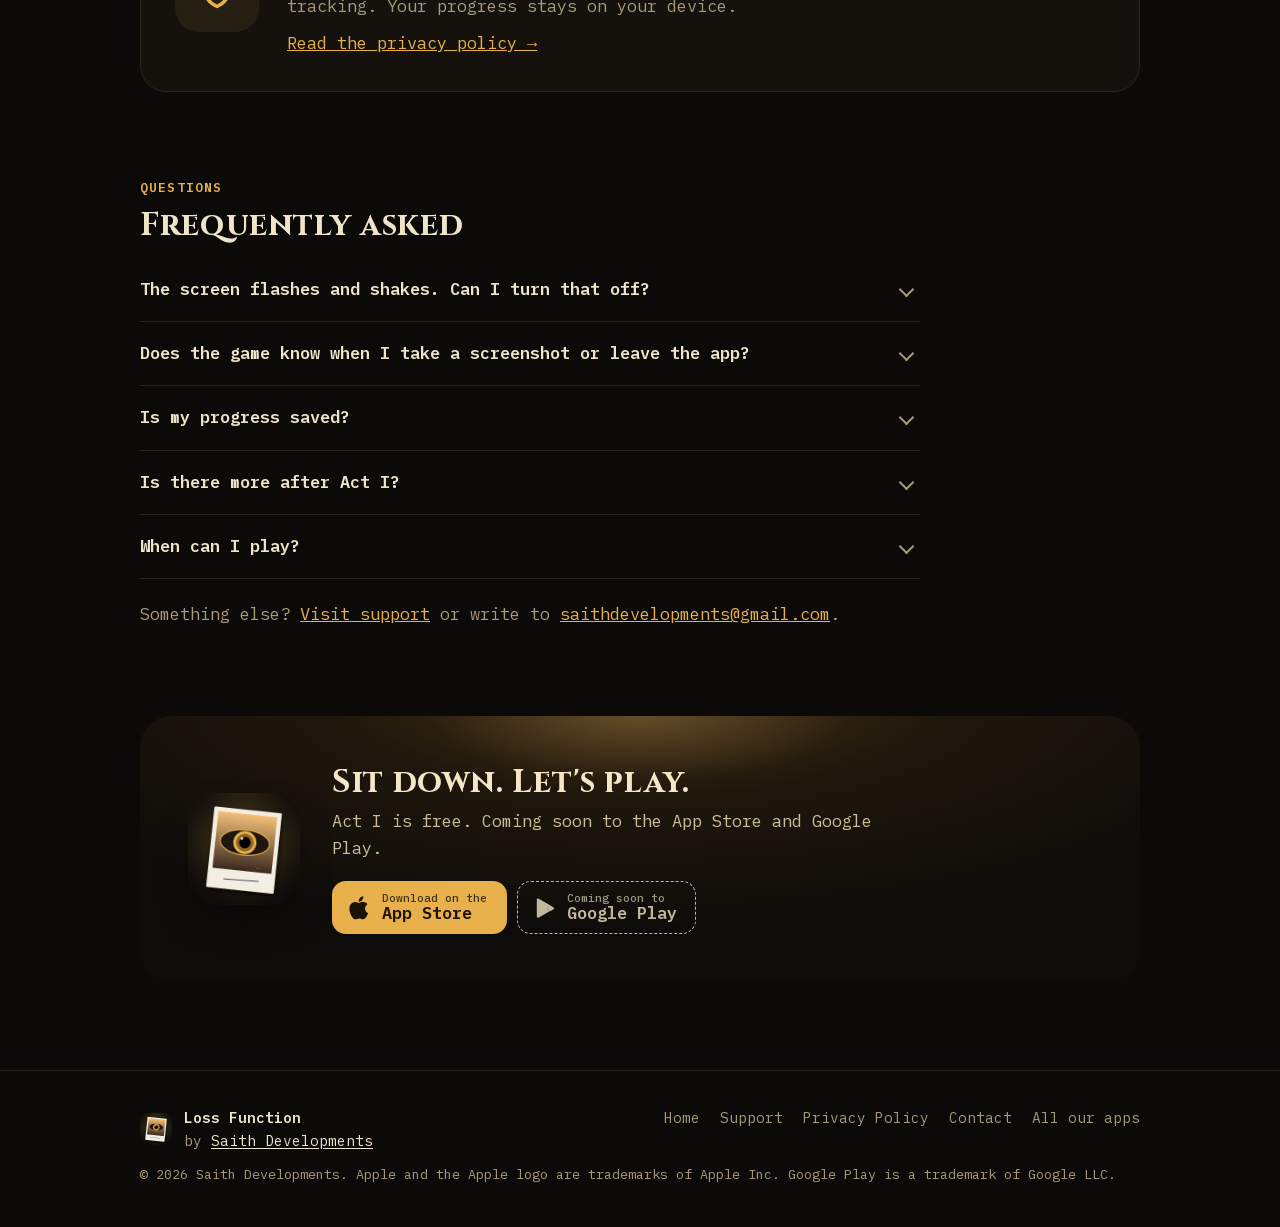
==== commit 488751fb: "Self-host web fonts instead of loading them from Google's servers (GDPR) Co-Authored-By: Claude Opus" ====
--- a/index.html
+++ b/index.html
@@ -4,7 +4,7 @@
 <link rel="canonical" href="https://saith96.github.io/loss-function/"><link rel="icon" href="assets/favicon.png"><link rel="apple-touch-icon" href="assets/apple-touch-icon.png">
 <meta name="theme-color" content="#0b0a09"><meta name="color-scheme" content="dark">
 <meta property="og:title" content="Loss Function: a deck-builder against the AI you built"><meta property="og:description" content="A roguelike deck-builder for phones. Your cards are your memories, and every one you keep, the AI absorbs. Act I free. No ads, no tracking."><meta property="og:image" content="https://saith96.github.io/loss-function/assets/og.jpg"><meta property="og:url" content="https://saith96.github.io/loss-function/"><meta property="og:type" content="website"><meta name="twitter:card" content="summary_large_image">
-<meta name="apple-itunes-app" content="app-id=6832058226"><link rel="preconnect" href="https://fonts.googleapis.com"><link rel="preconnect" href="https://fonts.gstatic.com" crossorigin><link href="https://fonts.googleapis.com/css2?family=Cinzel:wght@600;700&family=IBM+Plex+Mono:wght@400;500;600&display=swap" rel="stylesheet">
+<meta name="apple-itunes-app" content="app-id=6832058226"><link href="assets/fonts/fonts.css" rel="stylesheet">
 <style>:root{--font:"IBM Plex Mono",ui-monospace,SFMono-Regular,Menlo,monospace;--display:"Cinzel",Georgia,serif;--track:0.02em;--on-brand:#1a1206;--btn:#e8b04a;--btn-ink:#1a1206;--hero-chip:rgba(232,176,74,.14);--bg:#0b0a09;--card:#15120e;--ink:#efe3c8;--ink2:#dccfb3;--muted:#a8997c;--line:#2a241a;--soft:#251e12;--brand:#e8b04a;--link:#e8b04a;--hero:radial-gradient(70% 90% at 50% -10%,#4a3517 0%,#1f170c 45%,#0e0c0a 100%);--hero-ink:#f4e6c6;--hero-muted:#cdbd9b;--hero-glow:radial-gradient(30% 35% at 50% 0%,rgba(255,210,130,.18),transparent 70%)}
 *{box-sizing:border-box}html{-webkit-text-size-adjust:100%;scroll-behavior:smooth;scroll-padding-top:84px}
 body{margin:0;font:17px/1.6 var(--font);color:var(--ink);background:var(--bg);-webkit-font-smoothing:antialiased}
--- a/assets/fonts/fonts.css
+++ b/assets/fonts/fonts.css
@@ -0,0 +1,198 @@
+/* latin-ext */
+@font-face {
+  font-family: 'Cinzel';
+  font-style: normal;
+  font-weight: 600;
+  font-display: swap;
+  src: url(9f8cfcb93907d68a.woff2) format('woff2');
+  unicode-range: U+0100-02BA, U+02BD-02C5, U+02C7-02CC, U+02CE-02D7, U+02DD-02FF, U+0304, U+0308, U+0329, U+1D00-1DBF, U+1E00-1E9F, U+1EF2-1EFF, U+2020, U+20A0-20AB, U+20AD-20C4, U+2113, U+2C60-2C7F, U+A720-A7FF;
+}
+/* latin */
+@font-face {
+  font-family: 'Cinzel';
+  font-style: normal;
+  font-weight: 600;
+  font-display: swap;
+  src: url(45599069351d9a81.woff2) format('woff2');
+  unicode-range: U+0000-00FF, U+0131, U+0152-0153, U+02BB-02BC, U+02C6, U+02DA, U+02DC, U+0304, U+0308, U+0329, U+2000-206F, U+20AC, U+2122, U+2191, U+2193, U+2212, U+2215, U+FEFF, U+FFFD;
+}
+/* latin-ext */
+@font-face {
+  font-family: 'Cinzel';
+  font-style: normal;
+  font-weight: 700;
+  font-display: swap;
+  src: url(9f8cfcb93907d68a.woff2) format('woff2');
+  unicode-range: U+0100-02BA, U+02BD-02C5, U+02C7-02CC, U+02CE-02D7, U+02DD-02FF, U+0304, U+0308, U+0329, U+1D00-1DBF, U+1E00-1E9F, U+1EF2-1EFF, U+2020, U+20A0-20AB, U+20AD-20C4, U+2113, U+2C60-2C7F, U+A720-A7FF;
+}
+/* latin */
+@font-face {
+  font-family: 'Cinzel';
+  font-style: normal;
+  font-weight: 700;
+  font-display: swap;
+  src: url(45599069351d9a81.woff2) format('woff2');
+  unicode-range: U+0000-00FF, U+0131, U+0152-0153, U+02BB-02BC, U+02C6, U+02DA, U+02DC, U+0304, U+0308, U+0329, U+2000-206F, U+20AC, U+2122, U+2191, U+2193, U+2212, U+2215, U+FEFF, U+FFFD;
+}
+/* cyrillic-ext */
+@font-face {
+  font-family: 'IBM Plex Mono';
+  font-style: normal;
+  font-weight: 400;
+  font-display: swap;
+  src: url(23091c2e67deb4d4.woff2) format('woff2');
+  unicode-range: U+0460-052F, U+1C80-1C8A, U+20B4, U+2DE0-2DFF, U+A640-A69F, U+FE2E-FE2F;
+}
+/* cyrillic */
+@font-face {
+  font-family: 'IBM Plex Mono';
+  font-style: normal;
+  font-weight: 400;
+  font-display: swap;
+  src: url(647823ad22a6469b.woff2) format('woff2');
+  unicode-range: U+0301, U+0400-045F, U+0490-0491, U+04B0-04B1, U+2116;
+}
+/* symbols2 */
+@font-face {
+  font-family: 'IBM Plex Mono';
+  font-style: normal;
+  font-weight: 400;
+  font-display: swap;
+  src: url(7be5dcde6f5c8a5a.woff2) format('woff2');
+  unicode-range: U+2000-2001, U+2004-2008, U+200A, U+23B8-23BD, U+2500-259F;
+}
+/* vietnamese */
+@font-face {
+  font-family: 'IBM Plex Mono';
+  font-style: normal;
+  font-weight: 400;
+  font-display: swap;
+  src: url(5f304aff9667c4d7.woff2) format('woff2');
+  unicode-range: U+0102-0103, U+0110-0111, U+0128-0129, U+0168-0169, U+01A0-01A1, U+01AF-01B0, U+0300-0301, U+0303-0304, U+0308-0309, U+0323, U+0329, U+1EA0-1EF9, U+20AB;
+}
+/* latin-ext */
+@font-face {
+  font-family: 'IBM Plex Mono';
+  font-style: normal;
+  font-weight: 400;
+  font-display: swap;
+  src: url(5ca4c3a527db5710.woff2) format('woff2');
+  unicode-range: U+0100-02BA, U+02BD-02C5, U+02C7-02CC, U+02CE-02D7, U+02DD-02FF, U+0304, U+0308, U+0329, U+1D00-1DBF, U+1E00-1E9F, U+1EF2-1EFF, U+2020, U+20A0-20AB, U+20AD-20C4, U+2113, U+2C60-2C7F, U+A720-A7FF;
+}
+/* latin */
+@font-face {
+  font-family: 'IBM Plex Mono';
+  font-style: normal;
+  font-weight: 400;
+  font-display: swap;
+  src: url(01a7bb0282f30a63.woff2) format('woff2');
+  unicode-range: U+0000-00FF, U+0131, U+0152-0153, U+02BB-02BC, U+02C6, U+02DA, U+02DC, U+0304, U+0308, U+0329, U+2000-206F, U+20AC, U+2122, U+2191, U+2193, U+2212, U+2215, U+FEFF, U+FFFD;
+}
+/* cyrillic-ext */
+@font-face {
+  font-family: 'IBM Plex Mono';
+  font-style: normal;
+  font-weight: 500;
+  font-display: swap;
+  src: url(aa487ad71d5afbbf.woff2) format('woff2');
+  unicode-range: U+0460-052F, U+1C80-1C8A, U+20B4, U+2DE0-2DFF, U+A640-A69F, U+FE2E-FE2F;
+}
+/* cyrillic */
+@font-face {
+  font-family: 'IBM Plex Mono';
+  font-style: normal;
+  font-weight: 500;
+  font-display: swap;
+  src: url(a94c69d3d4b0d333.woff2) format('woff2');
+  unicode-range: U+0301, U+0400-045F, U+0490-0491, U+04B0-04B1, U+2116;
+}
+/* symbols2 */
+@font-face {
+  font-family: 'IBM Plex Mono';
+  font-style: normal;
+  font-weight: 500;
+  font-display: swap;
+  src: url(df8ba31ecceba542.woff2) format('woff2');
+  unicode-range: U+2000-2001, U+2004-2008, U+200A, U+23B8-23BD, U+2500-259F;
+}
+/* vietnamese */
+@font-face {
+  font-family: 'IBM Plex Mono';
+  font-style: normal;
+  font-weight: 500;
+  font-display: swap;
+  src: url(48e35bab53752406.woff2) format('woff2');
+  unicode-range: U+0102-0103, U+0110-0111, U+0128-0129, U+0168-0169, U+01A0-01A1, U+01AF-01B0, U+0300-0301, U+0303-0304, U+0308-0309, U+0323, U+0329, U+1EA0-1EF9, U+20AB;
+}
+/* latin-ext */
+@font-face {
+  font-family: 'IBM Plex Mono';
+  font-style: normal;
+  font-weight: 500;
+  font-display: swap;
+  src: url(8aaa1aea42ab233a.woff2) format('woff2');
+  unicode-range: U+0100-02BA, U+02BD-02C5, U+02C7-02CC, U+02CE-02D7, U+02DD-02FF, U+0304, U+0308, U+0329, U+1D00-1DBF, U+1E00-1E9F, U+1EF2-1EFF, U+2020, U+20A0-20AB, U+20AD-20C4, U+2113, U+2C60-2C7F, U+A720-A7FF;
+}
+/* latin */
+@font-face {
+  font-family: 'IBM Plex Mono';
+  font-style: normal;
+  font-weight: 500;
+  font-display: swap;
+  src: url(1772d8b1c110f5e1.woff2) format('woff2');
+  unicode-range: U+0000-00FF, U+0131, U+0152-0153, U+02BB-02BC, U+02C6, U+02DA, U+02DC, U+0304, U+0308, U+0329, U+2000-206F, U+20AC, U+2122, U+2191, U+2193, U+2212, U+2215, U+FEFF, U+FFFD;
+}
+/* cyrillic-ext */
+@font-face {
+  font-family: 'IBM Plex Mono';
+  font-style: normal;
+  font-weight: 600;
+  font-display: swap;
+  src: url(98331b2aa39dde28.woff2) format('woff2');
+  unicode-range: U+0460-052F, U+1C80-1C8A, U+20B4, U+2DE0-2DFF, U+A640-A69F, U+FE2E-FE2F;
+}
+/* cyrillic */
+@font-face {
+  font-family: 'IBM Plex Mono';
+  font-style: normal;
+  font-weight: 600;
+  font-display: swap;
+  src: url(396788906de4053f.woff2) format('woff2');
+  unicode-range: U+0301, U+0400-045F, U+0490-0491, U+04B0-04B1, U+2116;
+}
+/* symbols2 */
+@font-face {
+  font-family: 'IBM Plex Mono';
+  font-style: normal;
+  font-weight: 600;
+  font-display: swap;
+  src: url(23b860b3a929ed4d.woff2) format('woff2');
+  unicode-range: U+2000-2001, U+2004-2008, U+200A, U+23B8-23BD, U+2500-259F;
+}
+/* vietnamese */
+@font-face {
+  font-family: 'IBM Plex Mono';
+  font-style: normal;
+  font-weight: 600;
+  font-display: swap;
+  src: url(db0969e0e7a59d17.woff2) format('woff2');
+  unicode-range: U+0102-0103, U+0110-0111, U+0128-0129, U+0168-0169, U+01A0-01A1, U+01AF-01B0, U+0300-0301, U+0303-0304, U+0308-0309, U+0323, U+0329, U+1EA0-1EF9, U+20AB;
+}
+/* latin-ext */
+@font-face {
+  font-family: 'IBM Plex Mono';
+  font-style: normal;
+  font-weight: 600;
+  font-display: swap;
+  src: url(8f419e32b049b17e.woff2) format('woff2');
+  unicode-range: U+0100-02BA, U+02BD-02C5, U+02C7-02CC, U+02CE-02D7, U+02DD-02FF, U+0304, U+0308, U+0329, U+1D00-1DBF, U+1E00-1E9F, U+1EF2-1EFF, U+2020, U+20A0-20AB, U+20AD-20C4, U+2113, U+2C60-2C7F, U+A720-A7FF;
+}
+/* latin */
+@font-face {
+  font-family: 'IBM Plex Mono';
+  font-style: normal;
+  font-weight: 600;
+  font-display: swap;
+  src: url(7903fe30d64775d7.woff2) format('woff2');
+  unicode-range: U+0000-00FF, U+0131, U+0152-0153, U+02BB-02BC, U+02C6, U+02DA, U+02DC, U+0304, U+0308, U+0329, U+2000-206F, U+20AC, U+2122, U+2191, U+2193, U+2212, U+2215, U+FEFF, U+FFFD;
+}
